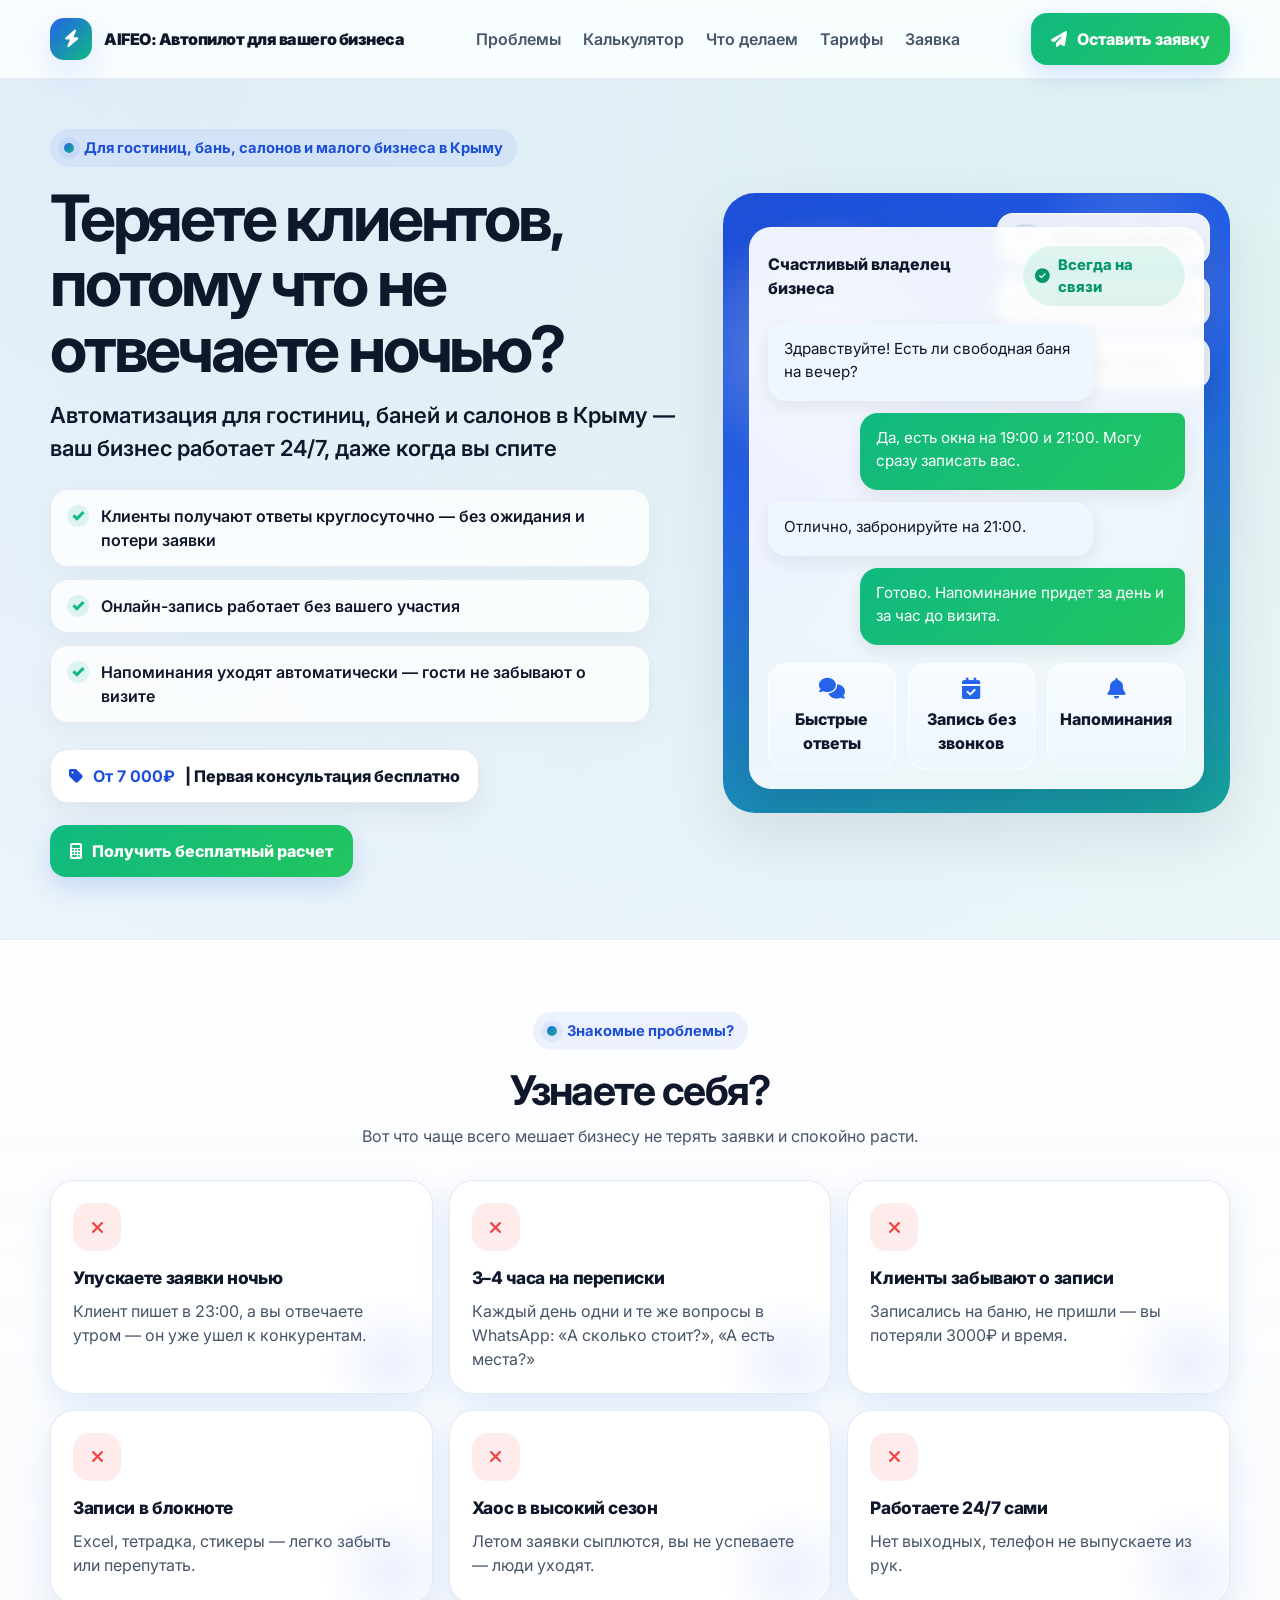
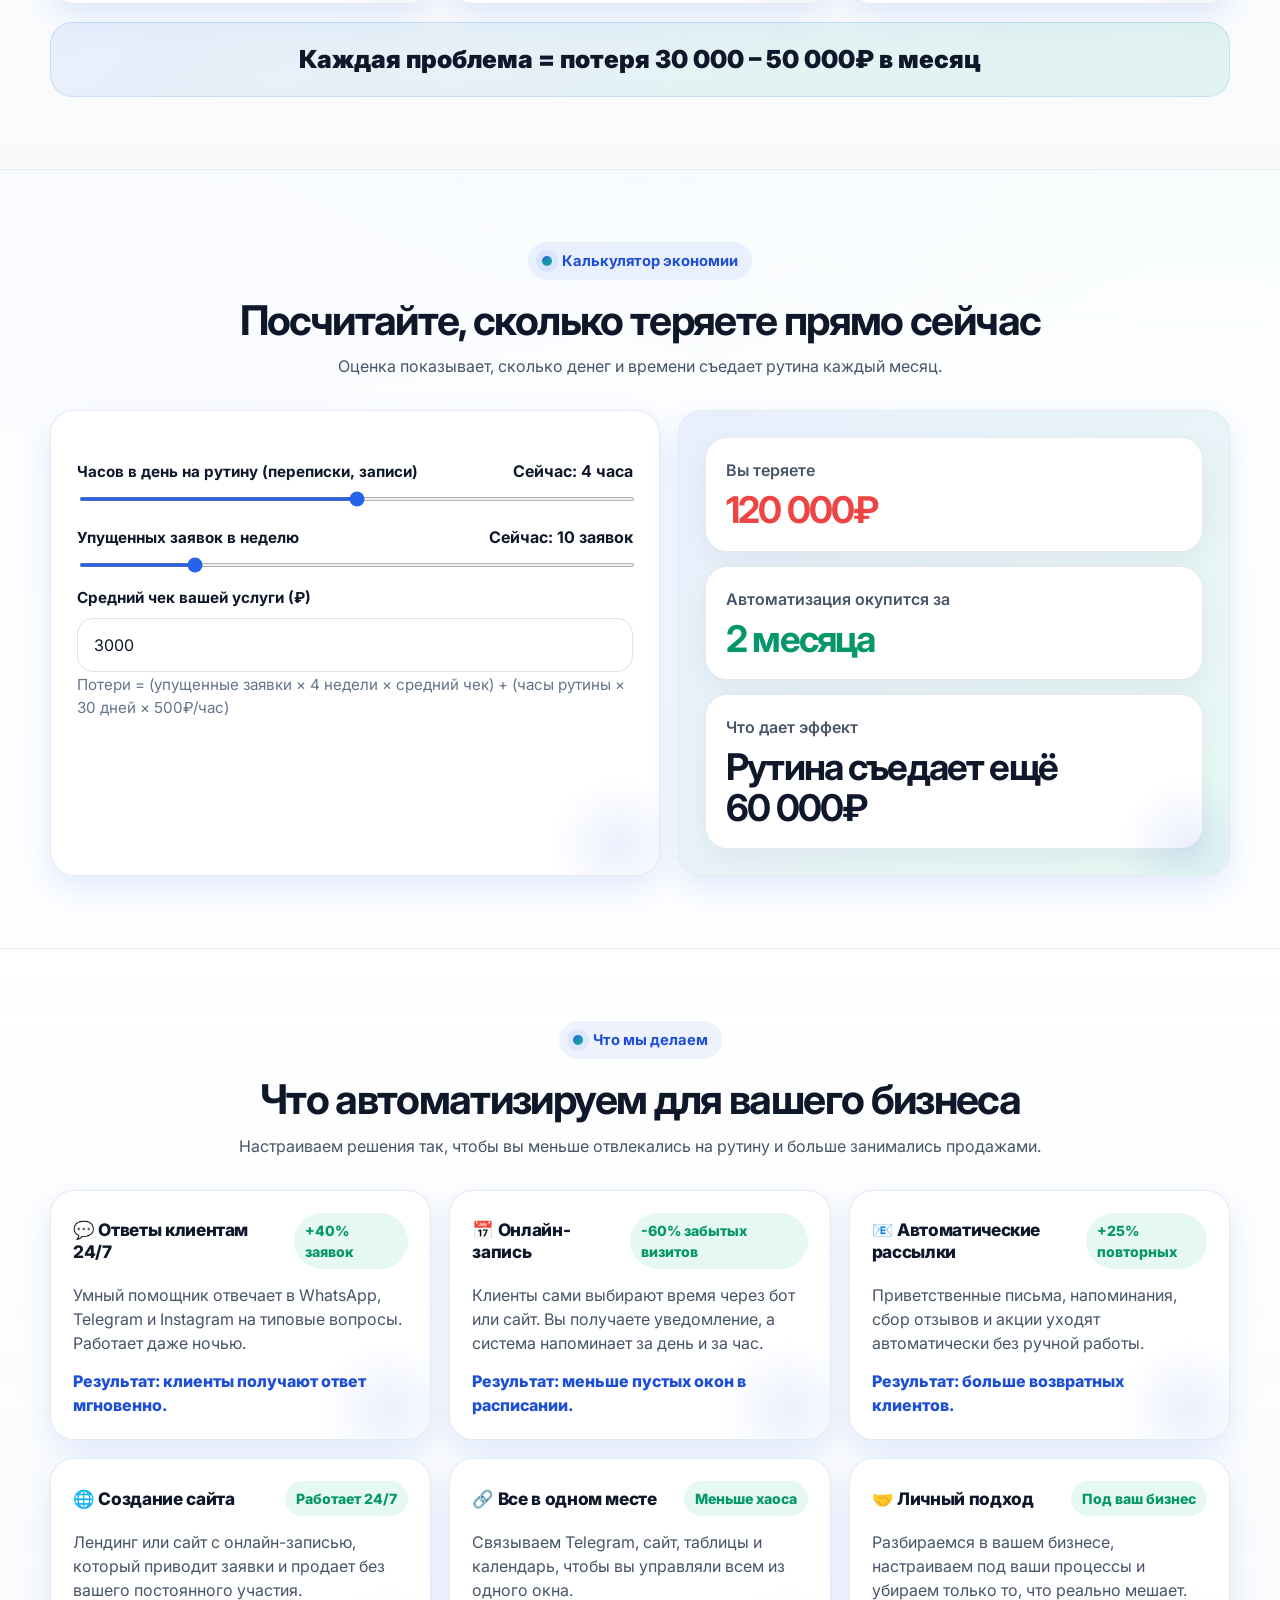
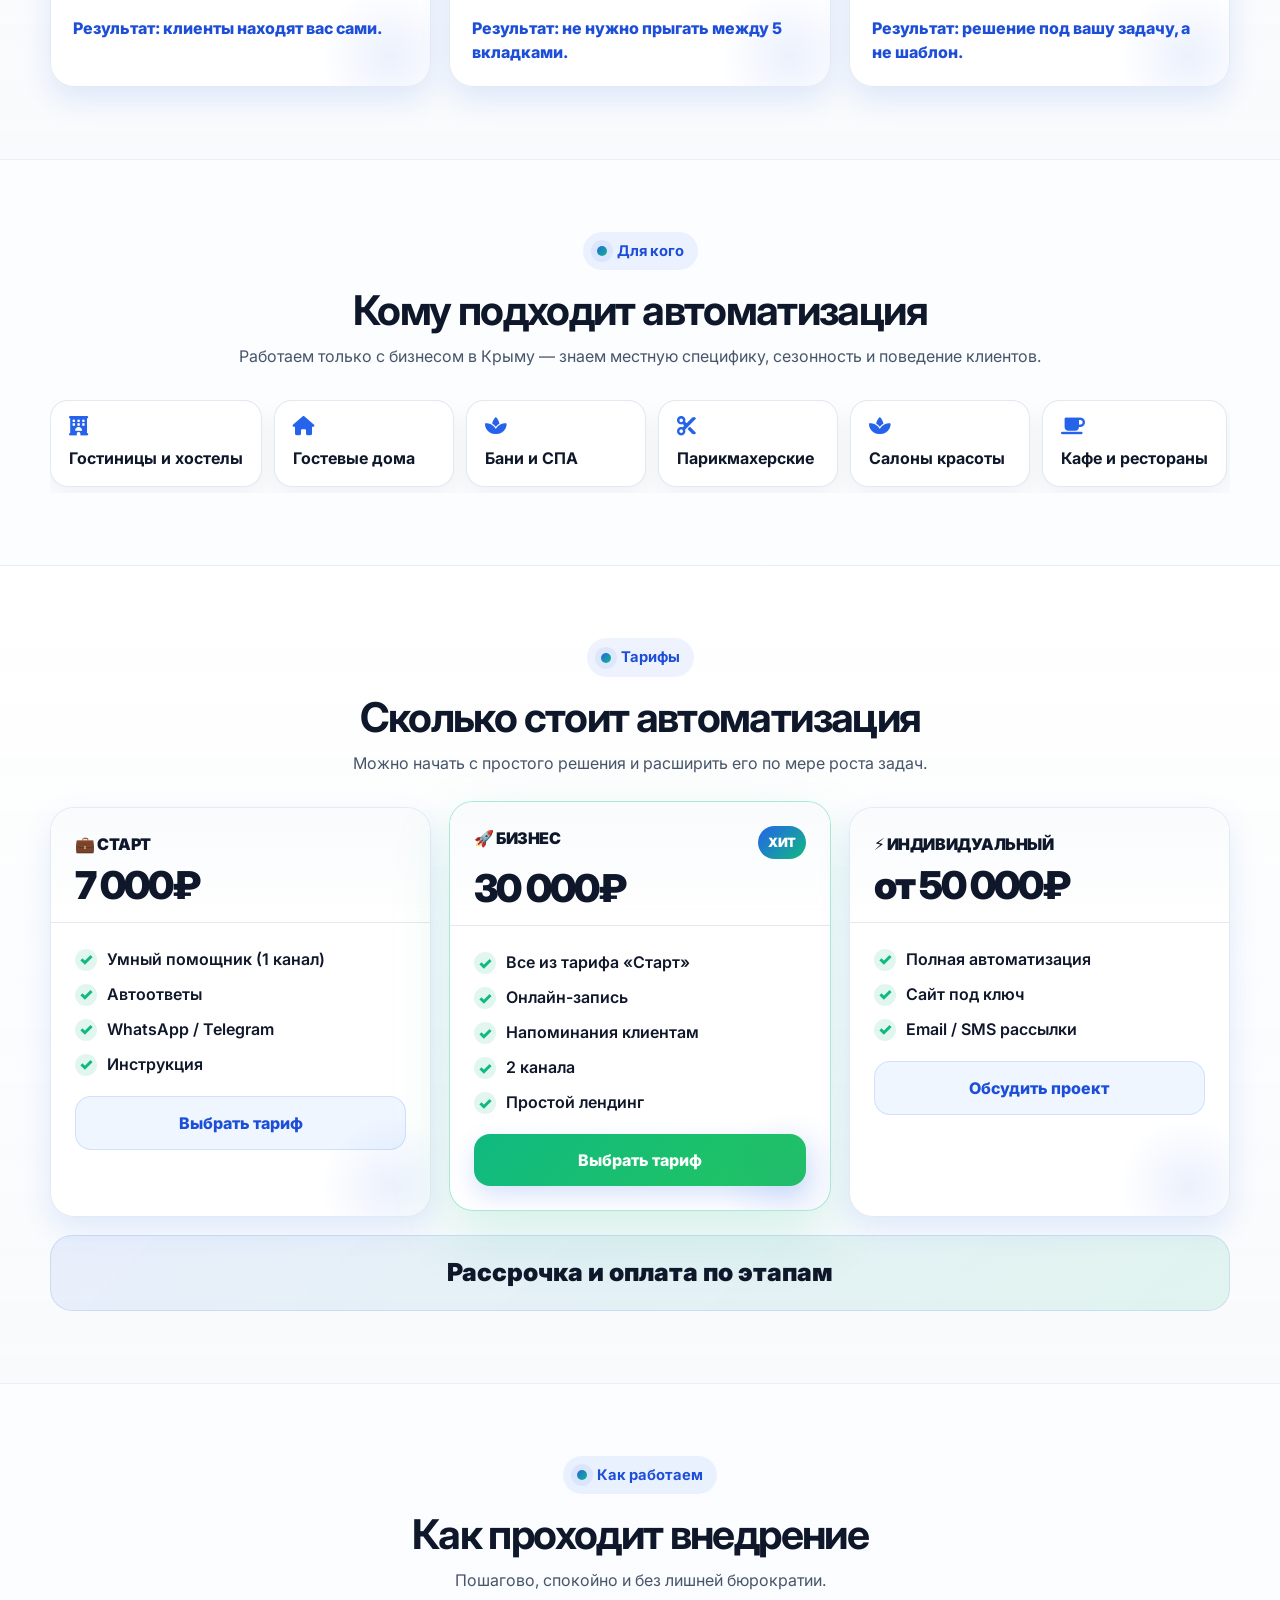
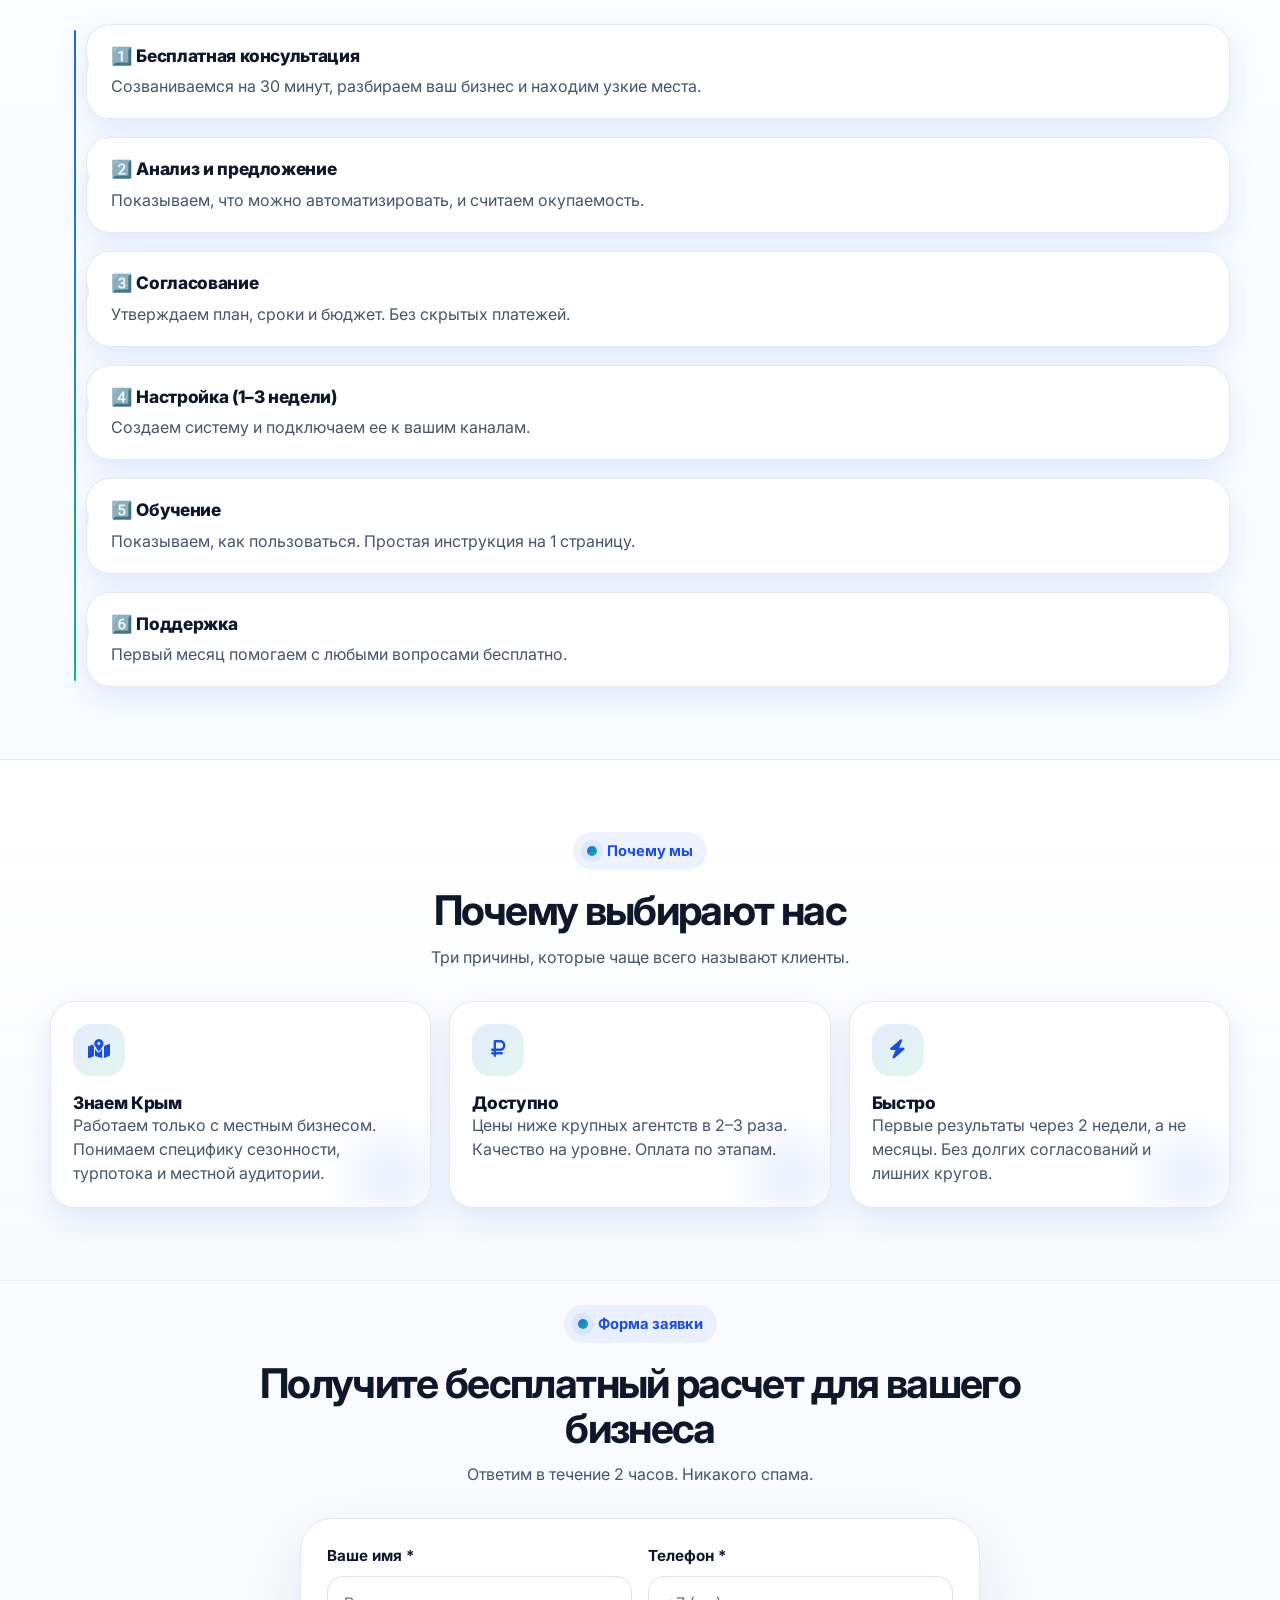
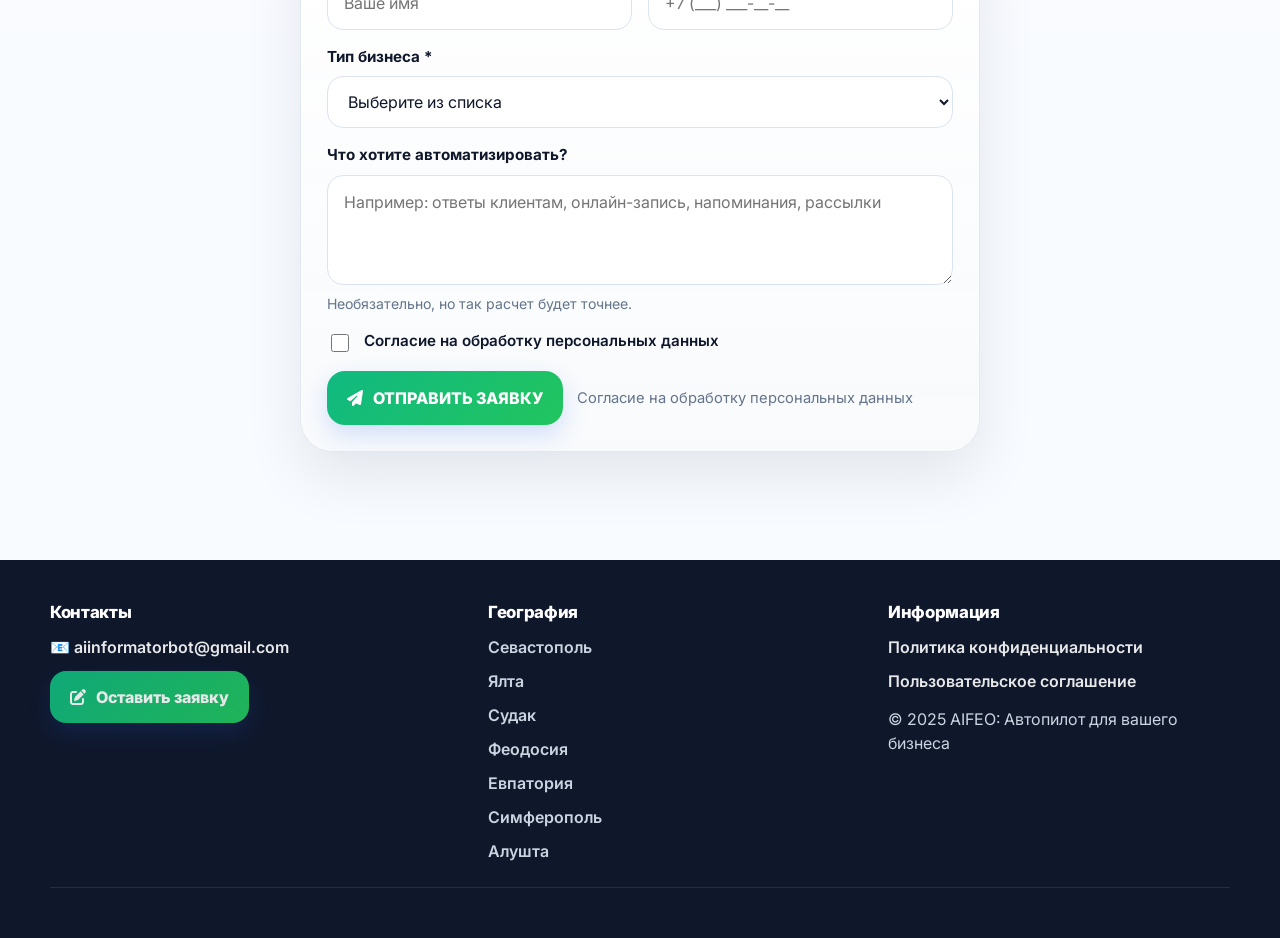
==== index.html @ 9d64f78b "index.html" ====
<!DOCTYPE html>
<html lang="ru">
<head>
  <meta charset="UTF-8" />
  <meta name="viewport" content="width=device-width, initial-scale=1.0" />
  <meta name="theme-color" content="#2563eb" />
  <title>AIFEO | Автоматизация бизнеса в Крыму: AI-чатботы для гостиниц, баней, салонов</title>
  <meta name="description" content="Автоматизация для малого бизнеса в Крыму: умные помощники, онлайн-запись и ответы клиентам для гостиниц, бань и салонов. От 7000₽. Бесплатная консультация." />
  <meta name="keywords" content="автоматизация бизнеса Крым, чатбот для гостиницы Севастополь, онлайн запись баня, умный помощник малый бизнес" />
  <link rel="icon" type="image/png" href="favicon.png">
  <meta property="og:title" content="Автоматизация бизнеса в Крыму - Ваш бизнес работает 24/7" />
  <meta property="og:description" content="Увеличьте прибыль с автоматизацией: гостиницы, бани, салоны, кафе и магазины." />
  <meta property="og:type" content="website" />
  <meta property="og:locale" content="ru_RU" />

  <meta name="geo.region" content="RU-CR" />
  <meta name="geo.placename" content="Крым, Севастополь" />

  <script type="application/ld+json">
  {
    "@context": "https://schema.org",
    "@type": "ProfessionalService",
    "name": "Автоматизация бизнеса в Крыму",
    "description": "Умные помощники, онлайн-запись и автоматические напоминания для малого бизнеса в Крыму",
    "areaServed": "Крым",
    "priceRange": "7000-50000 RUB"
  }
  </script>

  <link rel="preconnect" href="https://fonts.googleapis.com">
  <link rel="preconnect" href="https://fonts.gstatic.com" crossorigin>
  <link href="https://fonts.googleapis.com/css2?family=Inter:wght@400;500;600;700;800;900&display=swap" rel="stylesheet">
  <link rel="stylesheet" href="https://cdnjs.cloudflare.com/ajax/libs/font-awesome/6.5.0/css/all.min.css">

  <style>
    :root{
      --blue:#2563eb;
      --blue-700:#1d4ed8;
      --green:#10b981;
      --green-700:#059669;
      --bg:#f8fafc;
      --card:#ffffff;
      --text:#0f172a;
      --muted:#475569;
      --line:#e2e8f0;
      --danger:#ef4444;
      --shadow:0 24px 60px rgba(15,23,42,.09);
      --shadow-soft:0 12px 30px rgba(37,99,235,.12);
      --radius:24px;
      --radius-sm:18px;
      --container:1180px;
      --header-h:78px;
    }
    *{box-sizing:border-box}
    html{scroll-behavior:smooth}
    body{
      margin:0;
      font-family:'Inter',system-ui,-apple-system,BlinkMacSystemFont,'Segoe UI',sans-serif;
      color:var(--text);
      background:
        radial-gradient(circle at top left, rgba(37,99,235,.10), transparent 30%),
        radial-gradient(circle at top right, rgba(16,185,129,.10), transparent 28%),
        linear-gradient(180deg, #ffffff 0%, #f8fbff 100%);
      line-height:1.5;
      overflow-x:hidden;
    }
    img,svg{display:block;max-width:100%}
    a{color:inherit;text-decoration:none}
    button,input,select,textarea{font:inherit}
    .container{width:min(calc(100% - 32px), var(--container)); margin:0 auto}
    .section{padding:72px 0; position:relative}
    .section.alt{
      background:linear-gradient(180deg, rgba(255,255,255,.92), rgba(248,250,252,.98));
      border-top:1px solid rgba(226,232,240,.7);
      border-bottom:1px solid rgba(226,232,240,.7);
    }
    .section-head{
      max-width:820px;
      margin:0 auto 32px;
      text-align:center;
    }
    h1,h2,h3,p{margin:0}
    h1{
      font-size:clamp(2.3rem, 5vw, 4.8rem);
      line-height:1.02;
      letter-spacing:-0.05em;
    }
    h2{
      font-size:clamp(1.8rem, 3.2vw, 3rem);
      line-height:1.08;
      letter-spacing:-0.04em;
      margin-bottom:12px;
    }
    h3{
      font-size:1.08rem;
      line-height:1.25;
      font-weight:800;
      letter-spacing:-0.02em;
    }
    p{color:var(--muted)}
    .eyebrow{
      display:inline-flex;
      align-items:center;
      gap:10px;
      padding:8px 14px;
      border-radius:999px;
      background:rgba(37,99,235,.08);
      color:var(--blue-700);
      font-weight:700;
      font-size:.92rem;
      margin-bottom:18px;
    }
    .eyebrow .dot{
      width:10px;height:10px;border-radius:999px;background:linear-gradient(135deg,var(--blue),var(--green));
      box-shadow:0 0 0 6px rgba(37,99,235,.08);
    }

    .header{
      position:sticky;
      top:0;
      z-index:1000;
      backdrop-filter:saturate(180%) blur(16px);
      background:rgba(255,255,255,.82);
      border-bottom:1px solid rgba(226,232,240,.8);
    }
    .header-inner{
      min-height:var(--header-h);
      display:flex;
      align-items:center;
      justify-content:space-between;
      gap:16px;
    }
    .brand{
      display:flex;align-items:center;gap:12px;font-weight:900;letter-spacing:-0.03em;
    }
    .brand-mark{
      width:42px;height:42px;border-radius:14px;
      background:linear-gradient(135deg,var(--blue),var(--green));
      box-shadow:var(--shadow-soft);
      display:grid;place-items:center;
      color:#fff;font-size:1.1rem;
    }
    .nav{
      display:flex;align-items:center;gap:22px;color:var(--muted);font-weight:600
    }
    .nav a{transition:.2s color}
    .nav a:hover{color:var(--text)}
    .header-cta{
      display:flex;align-items:center;gap:12px;
    }
    .phone-link{
      font-weight:800;
      white-space:nowrap;
    }
    .btn{
      display:inline-flex;
      align-items:center;
      justify-content:center;
      gap:10px;
      border:0;
      border-radius:16px;
      padding:14px 20px;
      font-weight:800;
      cursor:pointer;
      transition:transform .2s ease, box-shadow .2s ease, background .2s ease, opacity .2s ease;
      box-shadow:0 10px 24px rgba(37,99,235,.18);
    }
    .btn:hover{transform:translateY(-1px)}
    .btn-primary{
      background:linear-gradient(135deg, var(--green), #22c55e);
      color:#fff;
    }
    .btn-secondary{
      background:#eff6ff;
      color:var(--blue-700);
      box-shadow:none;
      border:1px solid rgba(37,99,235,.15);
    }
    .btn-dark{
      background:linear-gradient(135deg, var(--blue), var(--blue-700));
      color:#fff;
    }
    .burger{
      display:none;
      width:46px;height:46px;
      border-radius:14px;
      border:1px solid var(--line);
      background:#fff;
      align-items:center;
      justify-content:center;
      cursor:pointer;
    }

    .hero{
      padding:42px 0 54px;
    }
    .hero-grid{
      display:grid;
      grid-template-columns:1.12fr .88fr;
      gap:28px;
      align-items:center;
    }
    .hero-copy{
      padding:8px 0;
    }
    .hero-subtitle{
      font-size:clamp(1.08rem, 2.1vw, 1.38rem);
      margin:18px 0 18px;
      max-width:640px;
      color:#0f172a;
      font-weight:600;
    }
    .hero-bullets{
      display:grid;
      gap:12px;
      margin:24px 0 26px;
      padding:0;
      list-style:none;
      max-width:600px;
    }
    .hero-bullets li{
      display:flex;
      gap:12px;
      align-items:flex-start;
      font-weight:600;
      color:#0f172a;
      background:rgba(255,255,255,.78);
      border:1px solid rgba(226,232,240,.9);
      border-radius:18px;
      padding:14px 16px;
      box-shadow:0 8px 24px rgba(15,23,42,.04);
    }
    .check{
      color:var(--green);
      font-weight:900;
      line-height:1.1;
      flex:0 0 auto;
      width:22px;height:22px;border-radius:999px;
      background:rgba(16,185,129,.12);
      display:grid;place-items:center;
      margin-top:1px;
    }
    .hero-meta{
      display:flex;
      flex-wrap:wrap;
      gap:14px;
      align-items:center;
      margin-top:12px;
    }
    .price-pill{
      display:inline-flex;
      gap:10px;
      align-items:center;
      background:#fff;
      padding:14px 18px;
      border-radius:18px;
      border:1px solid rgba(226,232,240,.95);
      box-shadow:0 10px 26px rgba(15,23,42,.06);
      font-weight:800;
    }
    .price-pill strong{color:var(--blue-700)}
    .hero-actions{display:flex;gap:14px;flex-wrap:wrap;margin-top:22px}
    .hero-visual{
      position:relative;
      min-height:620px;
      border-radius:32px;
      overflow:hidden;
      background:
        radial-gradient(circle at 20% 25%, rgba(255,255,255,.42), transparent 22%),
        radial-gradient(circle at 80% 15%, rgba(255,255,255,.25), transparent 18%),
        linear-gradient(160deg, #1d4ed8 0%, #2563eb 40%, #10b981 120%);
      box-shadow:var(--shadow);
      padding:26px;
      isolation:isolate;
    }
    .hero-visual::after{
      content:"";
      position:absolute;inset:-20%;
      background:radial-gradient(circle at center, rgba(255,255,255,.15), transparent 45%);
      z-index:-1;
      transform:rotate(18deg);
    }
    .mock-card{
      position:absolute;
      background:rgba(255,255,255,.92);
      border:1px solid rgba(255,255,255,.45);
      box-shadow:0 20px 50px rgba(0,0,0,.13);
      border-radius:22px;
      backdrop-filter:blur(8px);
    }
    .mock-main{
      left:26px; top:34px; right:26px; bottom:24px;
      padding:18px;
      display:flex;
      flex-direction:column;
      justify-content:space-between;
      gap:18px;
    }
    .mock-top{
      display:flex;
      justify-content:space-between;
      align-items:center;
      gap:14px;
      font-weight:800;
      color:#0f172a;
    }
    .status{
      display:inline-flex;
      align-items:center;
      gap:8px;
      padding:8px 12px;
      border-radius:999px;
      background:rgba(16,185,129,.12);
      color:var(--green-700);
      font-size:.92rem;
    }
    .conversation{
      display:grid;
      gap:12px;
      flex:1;
    }
    .bubble{
      max-width:78%;
      padding:14px 16px;
      border-radius:18px;
      font-size:.95rem;
      box-shadow:0 6px 18px rgba(15,23,42,.08);
    }
    .bubble.in{
      background:#eef6ff;
      color:#0f172a;
      border-top-left-radius:8px;
    }
    .bubble.out{
      margin-left:auto;
      background:linear-gradient(135deg,#10b981,#22c55e);
      color:#fff;
      border-top-right-radius:8px;
    }
    .mock-bottom{
      display:grid;
      grid-template-columns:repeat(3,1fr);
      gap:12px;
    }
    .mini{
      border-radius:18px;
      padding:14px 12px;
      background:linear-gradient(180deg,#f8fbff,#edf7ff);
      text-align:center;
      color:#0f172a;
      border:1px solid rgba(255,255,255,.75);
      font-weight:800;
    }
    .mini i{display:block;font-size:1.3rem;margin-bottom:8px;color:var(--blue)}
    .floating{
      position:absolute;
      right:20px;
      top:20px;
      display:grid;
      gap:10px;
    }
    .float-badge{
      display:flex;
      align-items:center;
      gap:10px;
      background:rgba(255,255,255,.92);
      border:1px solid rgba(255,255,255,.6);
      border-radius:16px;
      padding:10px 12px;
      font-weight:800;
      color:#0f172a;
      box-shadow:0 16px 30px rgba(0,0,0,.12);
    }
    .float-badge span{
      width:30px;height:30px;border-radius:12px;
      display:grid;place-items:center;
      background:linear-gradient(135deg, rgba(37,99,235,.12), rgba(16,185,129,.12));
    }

    .grid-2{
      display:grid;
      grid-template-columns:repeat(2,1fr);
      gap:18px;
    }
    .grid-3{
      display:grid;
      grid-template-columns:repeat(3,1fr);
      gap:18px;
    }
    .grid-6{
      display:grid;
      grid-template-columns:repeat(3,1fr);
      gap:16px;
    }
    .card{
      background:rgba(255,255,255,.96);
      border:1px solid rgba(226,232,240,.9);
      border-radius:var(--radius);
      box-shadow:var(--shadow-soft);
      padding:22px;
      position:relative;
      overflow:hidden;
    }
    .card::before{
      content:"";
      position:absolute;
      inset:auto -30px -40px auto;
      width:140px;height:140px;border-radius:50%;
      background:radial-gradient(circle, rgba(37,99,235,.09), transparent 70%);
      pointer-events:none;
    }
    .problem{
      min-height:194px;
    }
    .problem .icon{
      width:48px;height:48px;border-radius:16px;
      display:grid;place-items:center;
      background:rgba(239,68,68,.10);
      color:var(--danger);
      font-size:1.1rem;
      margin-bottom:16px;
    }
    .problem p{margin-top:10px}
    .highlight{
      margin-top:18px;
      text-align:center;
      font-size:clamp(1.1rem, 2vw, 1.55rem);
      font-weight:900;
      color:#0f172a;
      background:linear-gradient(135deg, rgba(37,99,235,.08), rgba(16,185,129,.10));
      border:1px solid rgba(37,99,235,.14);
      border-radius:22px;
      padding:18px;
    }

    .calc-wrap{
      display:grid;
      grid-template-columns:1.05fr .95fr;
      gap:18px;
      align-items:stretch;
    }
    .calc-panel{
      padding:26px;
    }
    .range-group{
      display:grid;
      gap:12px;
      margin-top:22px;
    }
    .range-head{
      display:flex;
      justify-content:space-between;
      gap:12px;
      align-items:flex-end;
      font-weight:700;
    }
    input[type="range"]{
      width:100%;
      accent-color:var(--blue);
      height:4px;
    }
    .calc-input{
      display:grid;
      gap:8px;
      margin-top:18px;
    }
    .calc-input input,
    .form-field input,
    .form-field select,
    .form-field textarea{
      width:100%;
      border:1px solid #dbe3ef;
      background:#fff;
      color:var(--text);
      padding:14px 16px;
      border-radius:16px;
      outline:none;
      transition:border-color .2s ease, box-shadow .2s ease;
    }
    .calc-input input:focus,
    .form-field input:focus,
    .form-field select:focus,
    .form-field textarea:focus{
      border-color:rgba(37,99,235,.45);
      box-shadow:0 0 0 4px rgba(37,99,235,.10);
    }
    .calc-results{
      display:grid;
      gap:14px;
      padding:26px;
      background:
        linear-gradient(135deg, rgba(37,99,235,.10), rgba(16,185,129,.10)),
        #fff;
    }
    .stat{
      border-radius:22px;
      background:#fff;
      border:1px solid rgba(226,232,240,.9);
      padding:20px;
      box-shadow:0 10px 26px rgba(15,23,42,.05);
    }
    .stat strong{
      display:block;
      font-size:clamp(1.6rem, 3vw, 2.3rem);
      line-height:1.1;
      letter-spacing:-0.05em;
      margin-top:8px;
    }
    .stat .muted{color:var(--muted); font-weight:600}
    .stat.red strong{color:var(--danger)}
    .stat.green strong{color:var(--green-700)}
    .formula{
      font-size:.95rem;
      color:#64748b;
      padding-top:2px;
    }

    .services-card{
      min-height:210px;
    }
    .services-card .topline{
      display:flex;
      align-items:center;
      justify-content:space-between;
      gap:10px;
      margin-bottom:14px;
    }
    .tag{
      display:inline-flex;
      align-items:center;
      gap:8px;
      background:rgba(16,185,129,.10);
      color:var(--green-700);
      border-radius:999px;
      padding:7px 11px;
      font-size:.88rem;
      font-weight:800;
    }
    .service-result{
      margin-top:14px;
      font-weight:800;
      color:var(--blue-700);
    }

    .audience-strip{
      display:flex;
      gap:12px;
      overflow:auto;
      padding-bottom:6px;
      scroll-snap-type:x proximity;
    }
    .audience-strip::-webkit-scrollbar{height:8px}
    .audience-strip::-webkit-scrollbar-thumb{background:#d7e3f3;border-radius:999px}
    .audience-chip{
      flex:0 0 auto;
      min-width:180px;
      scroll-snap-align:start;
      padding:16px 18px;
      border-radius:18px;
      background:#fff;
      border:1px solid rgba(226,232,240,.95);
      box-shadow:0 10px 24px rgba(15,23,42,.05);
      font-weight:700;
    }
    .audience-chip i{
      display:block;
      font-size:1.2rem;
      margin-bottom:10px;
      color:var(--blue);
    }
    .audience-note{
      text-align:center;
      margin-top:16px;
      font-weight:700;
      color:#0f172a;
      background:rgba(255,255,255,.9);
      border:1px solid rgba(226,232,240,.9);
      border-radius:18px;
      padding:14px 18px;
    }

    .pricing{
      align-items:stretch;
    }
    .price-card{
      padding:0;
      overflow:hidden;
    }
    .price-card .inner{
      padding:24px;
    }
    .price-top{
      padding:24px 24px 18px;
      border-bottom:1px solid rgba(226,232,240,.9);
      background:linear-gradient(180deg, rgba(248,250,252,.9), #fff);
    }
    .price-name{
      display:flex;
      justify-content:space-between;
      gap:10px;
      align-items:flex-start;
      font-weight:900;
      letter-spacing:-0.03em;
    }
    .price-name .badge{
      background:linear-gradient(135deg, var(--blue), var(--green));
      color:#fff;
      padding:7px 10px;
      border-radius:999px;
      font-size:.8rem;
      font-weight:900;
    }
    .price{
      margin-top:10px;
      font-size:clamp(1.8rem, 3vw, 2.5rem);
      line-height:1;
      font-weight:900;
      letter-spacing:-0.05em;
    }
    .price-list{
      list-style:none;
      padding:0;margin:0 0 20px;
      display:grid; gap:11px;
      color:#0f172a;
      font-weight:600;
    }
    .price-list li{
      display:flex;
      gap:10px;
      align-items:flex-start;
    }
    .price-list .check{margin-top:2px}

    .timeline{
      position:relative;
      display:grid;
      gap:18px;
      padding-left:16px;
    }
    .timeline::before{
      content:"";
      position:absolute;
      left:24px;
      top:6px;
      bottom:6px;
      width:2px;
      background:linear-gradient(180deg, var(--blue), var(--green));
      border-radius:999px;
    }
    .step{
      position:relative;
      margin-left:20px;
      padding:20px 22px 20px 24px;
    }
    .step::before{
      content:"";
      position:absolute;
      left:-32px;
      top:26px;
      width:18px;height:18px;border-radius:50%;
      background:#fff;
      border:4px solid var(--blue);
      box-shadow:0 0 0 8px rgba(37,99,235,.10);
    }
    .step h3{margin-bottom:8px}
    .step p{max-width:650px}

    .why{
      align-items:stretch;
    }
    .why .card{min-height:100%}
    .why .icon{
      width:52px;height:52px;border-radius:18px;
      display:grid;place-items:center;
      background:linear-gradient(135deg, rgba(37,99,235,.12), rgba(16,185,129,.12));
      color:var(--blue-700);
      font-size:1.2rem;
      margin-bottom:16px;
    }

    .form-section{
      padding-top:24px;
    }
    .form-shell{
      max-width:680px;
      margin:0 auto;
      background:linear-gradient(180deg, rgba(255,255,255,.98), rgba(248,250,252,.96));
      border:1px solid rgba(226,232,240,.95);
      border-radius:32px;
      box-shadow:var(--shadow);
      padding:26px;
    }
    form{
      display:grid;
      gap:16px;
    }
    .form-grid{
      display:grid;
      gap:16px;
      grid-template-columns:1fr 1fr;
    }
    .form-field{
      display:grid;
      gap:8px;
    }
    .form-field.full{grid-column:1/-1}
    label{
      font-size:.95rem;
      font-weight:700;
      color:#0f172a;
    }
    .helper{
      font-size:.88rem;
      color:#64748b;
    }
    textarea{
      min-height:110px;
      resize:vertical;
    }
    .consent{
      display:flex;
      align-items:flex-start;
      gap:12px;
      color:#0f172a;
      font-weight:600;
    }
    .consent input{margin-top:4px; width:18px; height:18px}
    .submit-row{
      display:flex;
      gap:14px;
      align-items:center;
      flex-wrap:wrap;
    }
    .submit-row .btn{
      min-width:220px;
      min-height:54px;
      border-radius:18px;
      font-size:1rem;
    }
    .form-note{
      font-size:.92rem;
      color:#64748b;
    }
    .honeypot{
      position:absolute;
      left:-5000px;
      width:1px;
      height:1px;
      overflow:hidden;
    }

    .footer{
      padding:42px 0 28px;
      background:#0f172a;
      color:#e2e8f0;
      margin-top:36px;
    }
    .footer-grid{
      display:grid;
      grid-template-columns:1.1fr 1fr .9fr;
      gap:20px;
    }
    .footer h3{
      margin-bottom:12px;
      color:#fff;
      font-size:1.05rem;
    }
    .footer a{color:#fff;opacity:.9}
    .footer a:hover{opacity:1}
    .footer-list{
      display:grid;
      gap:10px;
      padding:0;
      margin:0;
      list-style:none;
      color:#cbd5e1;
      font-weight:600;
    }
    .footer small{color:#94a3b8}
    .footer-top{
      padding-bottom:24px;
      border-bottom:1px solid rgba(148,163,184,.16);
      margin-bottom:22px;
    }
    .footer-actions{display:flex; gap:12px; flex-wrap:wrap; margin-top:12px}

    .modal{
      position:fixed;
      inset:0;
      display:none;
      align-items:center;
      justify-content:center;
      background:rgba(15,23,42,.55);
      z-index:2000;
      padding:20px;
    }
    .modal.open{display:flex}
    .modal-card{
      width:min(100%, 460px);
      background:#fff;
      border-radius:28px;
      padding:28px;
      text-align:center;
      box-shadow:var(--shadow);
    }
    .modal-icon{
      width:64px;height:64px;
      margin:0 auto 16px;
      border-radius:22px;
      display:grid;place-items:center;
      color:#fff;
      background:linear-gradient(135deg,var(--green),#22c55e);
      font-size:1.7rem;
    }
    .close-x{
      margin-top:18px;
      background:#eff6ff;
      color:var(--blue-700);
      box-shadow:none;
    }

    .reveal{
      opacity:0;
      transform:translateY(18px);
      transition:opacity .75s ease, transform .75s ease;
    }
    .reveal.visible{
      opacity:1;
      transform:none;
    }

    .skip{
      position:absolute;
      left:-9999px;
      top:auto;
      width:1px;height:1px;
      overflow:hidden;
    }
    .skip:focus{
      left:16px; top:12px; width:auto; height:auto;
      padding:10px 14px;
      background:#fff;
      border-radius:12px;
      z-index:3000;
    }

    @media (max-width: 1080px){
      .hero-grid,
      .calc-wrap,
      .footer-grid,
      .grid-3{
        grid-template-columns:1fr;
      }
      .grid-6{grid-template-columns:repeat(2,1fr)}
      .hero-visual{min-height:520px}
      .nav{display:none}
      .burger{display:inline-flex}
      .header-cta .phone-link{display:none}
    }
    @media (max-width: 760px){
      :root{--header-h:72px}
      .section{padding:56px 0}
      .hero{padding-top:22px}
      .grid-2,.grid-6{grid-template-columns:1fr}
      .form-grid{grid-template-columns:1fr}
      .form-field.full{grid-column:auto}
      .hero-actions,.submit-row,.footer-actions{flex-direction:column; align-items:stretch}
      .btn,.submit-row .btn{width:100%}
      .hero-visual{min-height:440px; padding:18px}
      .mock-main{left:18px; right:18px; top:18px; bottom:18px}
      .bubble{max-width:90%}
      .floating{right:12px; top:12px}
      .step{margin-left:10px}
    }

    .mobile-nav{
      display:none;
      border-top:1px solid rgba(226,232,240,.8);
      background:rgba(255,255,255,.95);
      box-shadow:0 20px 40px rgba(15,23,42,.08);
    }
    .mobile-nav.open{display:block}
    .mobile-nav .container{
      padding:14px 0 18px;
      display:grid;
      gap:10px;
    }
    .mobile-nav a{
      padding:12px 14px;
      border-radius:14px;
      background:#f8fafc;
      font-weight:700;
    }
  </style>
</head>
<body>
  <a class="skip" href="#content">Перейти к содержанию</a>

  <header class="header">
    <div class="container header-inner">
      <a href="#hero" class="brand" aria-label="AIFEO: Автопилот для вашего бизнеса">
        <span class="brand-mark"><i class="fa-solid fa-bolt"></i></span>
        <span>AIFEO: Автопилот для вашего бизнеса</span>
      </a>

      <nav class="nav" aria-label="Основная навигация">
        <a href="#problems">Проблемы</a>
        <a href="#calculator">Калькулятор</a>
        <a href="#services">Что делаем</a>
        <a href="#pricing">Тарифы</a>
        <a href="#contact">Заявка</a>
      </nav>

      <div class="header-cta">
        <a class="btn btn-primary" href="#contact"><i class="fa-solid fa-paper-plane"></i> Оставить заявку</a>
        <button class="burger" id="burger" aria-label="Открыть меню" aria-expanded="false">
          <i class="fa-solid fa-bars"></i>
        </button>
      </div>
    </div>
    <div class="mobile-nav" id="mobileNav">
      <div class="container">
        <a href="#problems">Проблемы</a>
        <a href="#calculator">Калькулятор</a>
        <a href="#services">Что делаем</a>
        <a href="#pricing">Тарифы</a>
        <a href="#contact">Заявка</a>
      </div>
    </div>
  </header>

  <main id="content">
    <section class="hero section" id="hero">
      <div class="container hero-grid">
        <div class="hero-copy reveal">
          <div class="eyebrow"><span class="dot"></span> Для гостиниц, бань, салонов и малого бизнеса в Крыму</div>
          <h1>Теряете клиентов, потому что не отвечаете ночью?</h1>
          <p class="hero-subtitle">Автоматизация для гостиниц, баней и салонов в Крыму — ваш бизнес работает 24/7, даже когда вы спите</p>

          <ul class="hero-bullets">
            <li><span class="check">✓</span><span>Клиенты получают ответы круглосуточно — без ожидания и потери заявки</span></li>
            <li><span class="check">✓</span><span>Онлайн-запись работает без вашего участия</span></li>
            <li><span class="check">✓</span><span>Напоминания уходят автоматически — гости не забывают о визите</span></li>
          </ul>

          <div class="hero-meta">
            <div class="price-pill"><i class="fa-solid fa-tag" style="color:var(--blue-700)"></i> <strong>От 7 000₽</strong> <span>| Первая консультация бесплатно</span></div>
          </div>

          <div class="hero-actions">
            <a class="btn btn-primary" href="#contact"><i class="fa-solid fa-calculator"></i> Получить бесплатный расчет</a>
          </div>
        </div>

        <div class="hero-visual reveal" aria-label="Визуал с чатами и автоматизацией">
          <div class="floating">
            <div class="float-badge"><span>💬</span> Ответы клиентам</div>
            <div class="float-badge"><span>🤖</span> Умный помощник</div>
            <div class="float-badge"><span>📅</span> Онлайн-запись</div>
          </div>

          <div class="mock-card mock-main">
            <div class="mock-top">
              <div>Счастливый владелец бизнеса</div>
              <div class="status"><i class="fa-solid fa-circle-check"></i> Всегда на связи</div>
            </div>

            <div class="conversation">
              <div class="bubble in">Здравствуйте! Есть ли свободная баня на вечер?</div>
              <div class="bubble out">Да, есть окна на 19:00 и 21:00. Могу сразу записать вас.</div>
              <div class="bubble in">Отлично, забронируйте на 21:00.</div>
              <div class="bubble out">Готово. Напоминание придет за день и за час до визита.</div>
            </div>

            <div class="mock-bottom">
              <div class="mini"><i class="fa-solid fa-comments"></i> Быстрые ответы</div>
              <div class="mini"><i class="fa-solid fa-calendar-check"></i> Запись без звонков</div>
              <div class="mini"><i class="fa-solid fa-bell"></i> Напоминания</div>
            </div>
          </div>
        </div>
      </div>
    </section>

    <section class="section alt" id="problems">
      <div class="container">
        <div class="section-head reveal">
          <div class="eyebrow"><span class="dot"></span> Знакомые проблемы?</div>
          <h2>Узнаете себя?</h2>
          <p>Вот что чаще всего мешает бизнесу не терять заявки и спокойно расти.</p>
        </div>

        <div class="grid-2 grid-6">
          <article class="card problem reveal">
            <div class="icon"><i class="fa-solid fa-xmark"></i></div>
            <h3>Упускаете заявки ночью</h3>
            <p>Клиент пишет в 23:00, а вы отвечаете утром — он уже ушел к конкурентам.</p>
          </article>
          <article class="card problem reveal">
            <div class="icon"><i class="fa-solid fa-xmark"></i></div>
            <h3>3–4 часа на переписки</h3>
            <p>Каждый день одни и те же вопросы в WhatsApp: «А сколько стоит?», «А есть места?»</p>
          </article>
          <article class="card problem reveal">
            <div class="icon"><i class="fa-solid fa-xmark"></i></div>
            <h3>Клиенты забывают о записи</h3>
            <p>Записались на баню, не пришли — вы потеряли 3000₽ и время.</p>
          </article>
          <article class="card problem reveal">
            <div class="icon"><i class="fa-solid fa-xmark"></i></div>
            <h3>Записи в блокноте</h3>
            <p>Excel, тетрадка, стикеры — легко забыть или перепутать.</p>
          </article>
          <article class="card problem reveal">
            <div class="icon"><i class="fa-solid fa-xmark"></i></div>
            <h3>Хаос в высокий сезон</h3>
            <p>Летом заявки сыплются, вы не успеваете — люди уходят.</p>
          </article>
          <article class="card problem reveal">
            <div class="icon"><i class="fa-solid fa-xmark"></i></div>
            <h3>Работаете 24/7 сами</h3>
            <p>Нет выходных, телефон не выпускаете из рук.</p>
          </article>
        </div>

        <div class="highlight reveal">Каждая проблема = потеря 30 000 – 50 000₽ в месяц</div>
      </div>
    </section>

    <section class="section" id="calculator">
      <div class="container">
        <div class="section-head reveal">
          <div class="eyebrow"><span class="dot"></span> Калькулятор экономии</div>
          <h2>Посчитайте, сколько теряете прямо сейчас</h2>
          <p>Оценка показывает, сколько денег и времени съедает рутина каждый месяц.</p>
        </div>

        <div class="calc-wrap">
          <div class="card calc-panel reveal">
            <div class="range-group">
              <div class="range-head">
                <label for="hours">Часов в день на рутину (переписки, записи)</label>
                <span id="hoursLabel">Сейчас: 4 часа</span>
              </div>
              <input id="hours" type="range" min="0" max="8" step="1" value="4" />
            </div>

            <div class="range-group">
              <div class="range-head">
                <label for="leads">Упущенных заявок в неделю</label>
                <span id="leadsLabel">Сейчас: 10 заявок</span>
              </div>
              <input id="leads" type="range" min="0" max="50" step="1" value="10" />
            </div>

            <div class="calc-input">
              <label for="check">Средний чек вашей услуги (₽)</label>
              <input id="check" type="number" min="0" step="100" placeholder="3000" value="3000" />
            </div>

            <p class="formula">Потери = (упущенные заявки × 4 недели × средний чек) + (часы рутины × 30 дней × 500₽/час)</p>
          </div>

          <div class="card calc-results reveal">
            <div class="stat red">
              <span class="muted">Вы теряете</span>
              <strong id="losses">120 000₽</strong>
            </div>
            <div class="stat green">
              <span class="muted">Автоматизация окупится за</span>
              <strong id="payback">2 месяца</strong>
            </div>
            <div class="stat">
              <span class="muted">Что дает эффект</span>
              <strong id="savings">Больше свободного времени</strong>
            </div>
          </div>
        </div>
      </div>
    </section>

    <section class="section alt" id="services">
      <div class="container">
        <div class="section-head reveal">
          <div class="eyebrow"><span class="dot"></span> Что мы делаем</div>
          <h2>Что автоматизируем для вашего бизнеса</h2>
          <p>Настраиваем решения так, чтобы вы меньше отвлекались на рутину и больше занимались продажами.</p>
        </div>

        <div class="grid-3">
          <article class="card services-card reveal">
            <div class="topline">
              <h3>💬 Ответы клиентам 24/7</h3>
              <span class="tag">+40% заявок</span>
            </div>
            <p>Умный помощник отвечает в WhatsApp, Telegram и Instagram на типовые вопросы. Работает даже ночью.</p>
            <div class="service-result">Результат: клиенты получают ответ мгновенно.</div>
          </article>
          <article class="card services-card reveal">
            <div class="topline">
              <h3>📅 Онлайн-запись</h3>
              <span class="tag">-60% забытых визитов</span>
            </div>
            <p>Клиенты сами выбирают время через бот или сайт. Вы получаете уведомление, а система напоминает за день и за час.</p>
            <div class="service-result">Результат: меньше пустых окон в расписании.</div>
          </article>
          <article class="card services-card reveal">
            <div class="topline">
              <h3>📧 Автоматические рассылки</h3>
              <span class="tag">+25% повторных</span>
            </div>
            <p>Приветственные письма, напоминания, сбор отзывов и акции уходят автоматически без ручной работы.</p>
            <div class="service-result">Результат: больше возвратных клиентов.</div>
          </article>
          <article class="card services-card reveal">
            <div class="topline">
              <h3>🌐 Создание сайта</h3>
              <span class="tag">Работает 24/7</span>
            </div>
            <p>Лендинг или сайт с онлайн-записью, который приводит заявки и продает без вашего постоянного участия.</p>
            <div class="service-result">Результат: клиенты находят вас сами.</div>
          </article>
          <article class="card services-card reveal">
            <div class="topline">
              <h3>🔗 Все в одном месте</h3>
              <span class="tag">Меньше хаоса</span>
            </div>
            <p>Связываем Telegram, сайт, таблицы и календарь, чтобы вы управляли всем из одного окна.</p>
            <div class="service-result">Результат: не нужно прыгать между 5 вкладками.</div>
          </article>
          <article class="card services-card reveal">
            <div class="topline">
              <h3>🤝 Личный подход</h3>
              <span class="tag">Под ваш бизнес</span>
            </div>
            <p>Разбираемся в вашем бизнесе, настраиваем под ваши процессы и убираем только то, что реально мешает.</p>
            <div class="service-result">Результат: решение под вашу задачу, а не шаблон.</div>
          </article>
        </div>
      </div>
    </section>

    <section class="section" id="audience">
      <div class="container">
        <div class="section-head reveal">
          <div class="eyebrow"><span class="dot"></span> Для кого</div>
          <h2>Кому подходит автоматизация</h2>
          <p>Работаем только с бизнесом в Крыму — знаем местную специфику, сезонность и поведение клиентов.</p>
        </div>

        <div class="audience-strip reveal" aria-label="Сферы бизнеса">
          <div class="audience-chip"><i class="fa-solid fa-hotel"></i>Гостиницы и хостелы</div>
          <div class="audience-chip"><i class="fa-solid fa-house"></i>Гостевые дома</div>
          <div class="audience-chip"><i class="fa-solid fa-spa"></i>Бани и СПА</div>
          <div class="audience-chip"><i class="fa-solid fa-scissors"></i>Парикмахерские</div>
          <div class="audience-chip"><i class="fa-solid fa-spa"></i>Салоны красоты</div>
          <div class="audience-chip"><i class="fa-solid fa-mug-saucer"></i>Кафе и рестораны</div>
          <div class="audience-chip"><i class="fa-solid fa-store"></i>Магазины</div>
          <div class="audience-chip"><i class="fa-solid fa-briefcase"></i>Любой малый бизнес</div>
        </div>
      </div>
    </section>

    <section class="section alt" id="pricing">
      <div class="container">
        <div class="section-head reveal">
          <div class="eyebrow"><span class="dot"></span> Тарифы</div>
          <h2>Сколько стоит автоматизация</h2>
          <p>Можно начать с простого решения и расширить его по мере роста задач.</p>
        </div>

        <div class="grid-3 pricing">
          <article class="card price-card reveal">
            <div class="price-top">
              <div class="price-name"><span>💼 СТАРТ</span></div>
              <div class="price">7 000₽</div>
            </div>
            <div class="inner">
              <ul class="price-list">
                <li><span class="check">✓</span><span>Умный помощник (1 канал)</span></li>
                <li><span class="check">✓</span><span>Автоответы</span></li>
                <li><span class="check">✓</span><span>WhatsApp / Telegram</span></li>
                <li><span class="check">✓</span><span>Инструкция</span></li>
              </ul>
              <a class="btn btn-secondary" href="#contact" style="width:100%">Выбрать тариф</a>
            </div>
          </article>

          <article class="card price-card reveal" style="border:1px solid rgba(16,185,129,.35); box-shadow:0 24px 60px rgba(16,185,129,.16); transform:translateY(-6px)">
            <div class="price-top">
              <div class="price-name">
                <span>🚀 БИЗНЕС</span>
                <span class="badge">ХИТ</span>
              </div>
              <div class="price">30 000₽</div>
            </div>
            <div class="inner">
              <ul class="price-list">
                <li><span class="check">✓</span><span>Все из тарифа «Старт»</span></li>
                <li><span class="check">✓</span><span>Онлайн-запись</span></li>
                <li><span class="check">✓</span><span>Напоминания клиентам</span></li>
                <li><span class="check">✓</span><span>2 канала</span></li>
                <li><span class="check">✓</span><span>Простой лендинг</span></li>
              </ul>
              <a class="btn btn-primary" href="#contact" style="width:100%">Выбрать тариф</a>
            </div>
          </article>

          <article class="card price-card reveal">
            <div class="price-top">
              <div class="price-name"><span>⚡ ИНДИВИДУАЛЬНЫЙ</span></div>
              <div class="price">от 50 000₽</div>
            </div>
            <div class="inner">
              <ul class="price-list">
                <li><span class="check">✓</span><span>Полная автоматизация</span></li>
                <li><span class="check">✓</span><span>Сайт под ключ</span></li>
                <li><span class="check">✓</span><span>Email / SMS рассылки</span></li>
              </ul>
              <a class="btn btn-secondary" href="#contact" style="width:100%">Обсудить проект</a>
            </div>
          </article>
        </div>

        <div class="highlight reveal" style="margin-top:18px">Рассрочка и оплата по этапам</div>
      </div>
    </section>

    <section class="section" id="process">
      <div class="container">
        <div class="section-head reveal">
          <div class="eyebrow"><span class="dot"></span> Как работаем</div>
          <h2>Как проходит внедрение</h2>
          <p>Пошагово, спокойно и без лишней бюрократии.</p>
        </div>

        <div class="timeline">
          <div class="card step reveal">
            <h3>1️⃣ Бесплатная консультация</h3>
            <p>Созваниваемся на 30 минут, разбираем ваш бизнес и находим узкие места.</p>
          </div>
          <div class="card step reveal">
            <h3>2️⃣ Анализ и предложение</h3>
            <p>Показываем, что можно автоматизировать, и считаем окупаемость.</p>
          </div>
          <div class="card step reveal">
            <h3>3️⃣ Согласование</h3>
            <p>Утверждаем план, сроки и бюджет. Без скрытых платежей.</p>
          </div>
          <div class="card step reveal">
            <h3>4️⃣ Настройка (1–3 недели)</h3>
            <p>Создаем систему и подключаем ее к вашим каналам.</p>
          </div>
          <div class="card step reveal">
            <h3>5️⃣ Обучение</h3>
            <p>Показываем, как пользоваться. Простая инструкция на 1 страницу.</p>
          </div>
          <div class="card step reveal">
            <h3>6️⃣ Поддержка</h3>
            <p>Первый месяц помогаем с любыми вопросами бесплатно.</p>
          </div>
        </div>
      </div>
    </section>

    <section class="section alt" id="why">
      <div class="container">
        <div class="section-head reveal">
          <div class="eyebrow"><span class="dot"></span> Почему мы</div>
          <h2>Почему выбирают нас</h2>
          <p>Три причины, которые чаще всего называют клиенты.</p>
        </div>

        <div class="grid-3 why">
          <article class="card reveal">
            <div class="icon"><i class="fa-solid fa-map-location-dot"></i></div>
            <h3>Знаем Крым</h3>
            <p>Работаем только с местным бизнесом. Понимаем специфику сезонности, турпотока и местной аудитории.</p>
          </article>
          <article class="card reveal">
            <div class="icon"><i class="fa-solid fa-ruble-sign"></i></div>
            <h3>Доступно</h3>
            <p>Цены ниже крупных агентств в 2–3 раза. Качество на уровне. Оплата по этапам.</p>
          </article>
          <article class="card reveal">
            <div class="icon"><i class="fa-solid fa-bolt"></i></div>
            <h3>Быстро</h3>
            <p>Первые результаты через 2 недели, а не месяцы. Без долгих согласований и лишних кругов.</p>
          </article>
        </div>
      </div>
    </section>

    <section class="section form-section" id="contact">
      <div class="container">
        <div class="section-head reveal">
          <div class="eyebrow"><span class="dot"></span> Форма заявки</div>
          <h2>Получите бесплатный расчет для вашего бизнеса</h2>
          <p>Ответим в течение 2 часов. Никакого спама.</p>
        </div>

        <div class="form-shell reveal">
          <form id="leadForm" action="https://formspree.io/f/mvzbglqe" method="POST">
            <input type="hidden" name="_subject" value="Новая заявка с лендинга - AIFEO: Автопилот для вашего бизнеса">
            <input type="text" name="_gotcha" class="honeypot" tabindex="-1" autocomplete="off" aria-hidden="true">

            <div class="form-grid">
              <div class="form-field">
                <label for="name">Ваше имя *</label>
                <input id="name" name="name" type="text" placeholder="Ваше имя" required />
              </div>

              <div class="form-field">
                <label for="phone">Телефон *</label>
                <input id="phone" name="phone" type="tel" placeholder="+7 (___) ___-__-__" required inputmode="tel" />
              </div>

              <div class="form-field full">
                <label for="business_type">Тип бизнеса *</label>
                <select id="business_type" name="business_type" required>
                  <option value="">Выберите из списка</option>
                  <option value="hotel">Гостиница/хостел</option>
                  <option value="spa">Баня/СПА</option>
                  <option value="salon">Салон красоты</option>
                  <option value="barbershop">Парикмахерская/барбершоп</option>
                  <option value="cafe">Кафе/ресторан</option>
                  <option value="shop">Магазин</option>
                  <option value="other">Другое</option>
                </select>
              </div>

              <div class="form-field full">
                <label for="message">Что хотите автоматизировать?</label>
                <textarea id="message" name="message" placeholder="Например: ответы клиентам, онлайн-запись, напоминания, рассылки"></textarea>
                <div class="helper">Необязательно, но так расчет будет точнее.</div>
              </div>
            </div>

            <label class="consent">
              <input type="checkbox" name="consent" required>
              <span><a href="consent.html">Согласие на обработку персональных данных</a></span>
            </label>

            <div class="submit-row">
              <button type="submit" class="btn btn-primary"><i class="fa-solid fa-paper-plane"></i> ОТПРАВИТЬ ЗАЯВКУ</button>
              <div class="form-note"><a href="consent.html">Согласие на обработку персональных данных</a></div>
            </div>
          </form>
        </div>
      </div>
    </section>
  </main>

  <footer class="footer">
    <div class="container">
      <div class="footer-top footer-grid">
        <div>
          <h3>Контакты</h3>
          <ul class="footer-list">
            <li>📧 <a href="mailto:aiinformatorbot@gmail.com">aiinformatorbot@gmail.com</a></li>
          </ul>
          <div class="footer-actions">
            <a class="btn btn-primary" href="#contact"><i class="fa-solid fa-pen-to-square"></i> Оставить заявку</a>
          </div>
        </div>

        <div>
          <h3>География</h3>
          <ul class="footer-list">
            <li>Севастополь</li>
            <li>Ялта</li>
            <li>Судак</li>
            <li>Феодосия</li>
            <li>Евпатория</li>
            <li>Симферополь</li>
            <li>Алушта</li>
          </ul>
        </div>

        <div id="legal">
          <h3>Информация</h3>
          <ul class="footer-list">
            <li><a href="privacy-policy.html">Политика конфиденциальности</a></li>
            <li><a href="user-agreement.html">Пользовательское соглашение</a></li>
          </ul>
          <p style="margin-top:14px;color:#cbd5e1">© 2025 AIFEO: Автопилот для вашего бизнеса</p>
        </div>
      </div>
    </div>
  </footer>

  <div class="modal" id="successModal" aria-hidden="true">
    <div class="modal-card" role="dialog" aria-modal="true" aria-labelledby="successTitle">
      <div class="modal-icon"><i class="fa-solid fa-circle-check"></i></div>
      <h3 id="successTitle" style="font-size:1.5rem;margin-bottom:10px">Заявка отправлена!</h3>
      <p>Напишем на почту в течение 2 часов.</p>
      <button class="btn close-x" id="closeModal" type="button">Закрыть</button>
    </div>
  </div>

  <script>
    const burger = document.getElementById('burger');
    const mobileNav = document.getElementById('mobileNav');

    burger?.addEventListener('click', () => {
      const isOpen = mobileNav.classList.toggle('open');
      burger.setAttribute('aria-expanded', String(isOpen));
      burger.innerHTML = isOpen ? '<i class="fa-solid fa-xmark"></i>' : '<i class="fa-solid fa-bars"></i>';
    });

    mobileNav?.addEventListener('click', (e) => {
      if (e.target.closest('a')) {
        mobileNav.classList.remove('open');
        burger.setAttribute('aria-expanded', 'false');
        burger.innerHTML = '<i class="fa-solid fa-bars"></i>';
      }
    });

    const smoothLinks = document.querySelectorAll('a[href^="#"]');
    smoothLinks.forEach(link => {
      link.addEventListener('click', (e) => {
        const target = document.querySelector(link.getAttribute('href'));
        if (!target) return;
        e.preventDefault();
        const y = target.getBoundingClientRect().top + window.scrollY - 86;
        window.scrollTo({ top: y, behavior: 'smooth' });
      });
    });

    const observer = new IntersectionObserver((entries) => {
      entries.forEach((entry) => {
        if (entry.isIntersecting) {
          entry.target.classList.add('visible');
          observer.unobserve(entry.target);
        }
      });
    }, { threshold: 0.12 });

    document.querySelectorAll('.reveal').forEach(el => observer.observe(el));

    const hours = document.getElementById('hours');
    const leads = document.getElementById('leads');
    const check = document.getElementById('check');
    const hoursLabel = document.getElementById('hoursLabel');
    const leadsLabel = document.getElementById('leadsLabel');
    const lossesEl = document.getElementById('losses');
    const paybackEl = document.getElementById('payback');
    const savingsEl = document.getElementById('savings');

    function formatRub(value){
      return new Intl.NumberFormat('ru-RU', { maximumFractionDigits: 0 }).format(Math.round(value)) + '₽';
    }

    function calculate(){
      const hoursVal = Number(hours.value || 0);
      const leadsVal = Number(leads.value || 0);
      const checkVal = Number(check.value || 0);

      hoursLabel.textContent = `Сейчас: ${hoursVal} ${hoursVal === 1 ? 'час' : 'часа'}`;
      leadsLabel.textContent = `Сейчас: ${leadsVal} ${leadsVal === 1 ? 'заявка' : 'заявок'}`;

      const leadLosses = (leadsVal * 4 * checkVal);
      const routineLosses = (hoursVal * 30 * 500);
      lossesEl.textContent = formatRub(leadLosses);

      const basePrice = 30000;
      const monthlyBenefit = Math.max(leadLosses * 0.125, 1);
      const paybackMonths = Math.max(1, Math.ceil(basePrice / monthlyBenefit));
      paybackEl.textContent = `${paybackMonths} ${paybackMonths === 1 ? 'месяц' : 'месяца'}`;

      savingsEl.textContent = routineLosses > 0
        ? `Рутина съедает ещё ${formatRub(routineLosses)}`
        : 'Рутина уже не мешает';
    }

    [hours, leads, check].forEach(el => el.addEventListener('input', calculate));
    calculate();

    const phone = document.getElementById('phone');
    function maskPhone(value){
      const digits = value.replace(/\D/g, '').replace(/^8/, '7').slice(0, 11);
      let res = '+7 ';
      if (!digits.length) return '+7 ';
      const d = digits[0] === '7' ? digits.slice(1) : digits;
      const parts = [];
      if (d.length > 0) parts.push('(' + d.slice(0, 3));
      if (d.length >= 3) parts[0] = '(' + d.slice(0, 3) + ')';
      if (d.length > 3) parts.push(' ' + d.slice(3, 6));
      if (d.length > 6) parts.push('-' + d.slice(6, 8));
      if (d.length > 8) parts.push('-' + d.slice(8, 10));
      let out = '+7 ';
      if (d.length > 0) out += '(' + d.slice(0, 3);
      if (d.length >= 3) out += ')';
      if (d.length > 3) out += ' ' + d.slice(3, 6);
      if (d.length > 6) out += '-' + d.slice(6, 8);
      if (d.length > 8) out += '-' + d.slice(8, 10);
      return out;
    }

    phone.addEventListener('input', () => {
      const cursorAtEnd = phone.selectionStart === phone.value.length;
      phone.value = maskPhone(phone.value);
      if (cursorAtEnd) phone.setSelectionRange(phone.value.length, phone.value.length);
    });
    phone.addEventListener('focus', () => {
      if (!phone.value) phone.value = '+7 ';
      phone.setSelectionRange(phone.value.length, phone.value.length);
    });
    phone.addEventListener('blur', () => {
      if (phone.value === '+7 ') phone.value = '';
    });

    const form = document.getElementById('leadForm');
    const successModal = document.getElementById('successModal');
    const closeModal = document.getElementById('closeModal');

    function openModal(){
      successModal.classList.add('open');
      successModal.setAttribute('aria-hidden', 'false');
      document.body.style.overflow = 'hidden';
    }
    function closeSuccess(){
      successModal.classList.remove('open');
      successModal.setAttribute('aria-hidden', 'true');
      document.body.style.overflow = '';
    }
    closeModal.addEventListener('click', closeSuccess);
    successModal.addEventListener('click', (e) => {
      if (e.target === successModal) closeSuccess();
    });

    form.addEventListener('submit', async (e) => {
      e.preventDefault();

      if (!form.reportValidity()) return;

      const data = new FormData(form);
      const payloadPhone = phone.value.replace(/\s+/g, ' ').trim();

      if (!payloadPhone || payloadPhone.length < 16) {
        phone.focus();
        return;
      }

      data.set('phone', payloadPhone);

      try {
        const response = await fetch(form.action, {
          method: 'POST',
          headers: { 'Accept': 'application/json' },
          body: data
        });

        if (response.ok) {
          form.reset();
          phone.value = '';
          openModal();
        } else {
          alert('Не удалось отправить заявку. Попробуйте еще раз или напишите на почту.');
        }
      } catch (err) {
        alert('Не удалось отправить заявку. Проверьте подключение к интернету.');
      }
    });

    document.addEventListener('keydown', (e) => {
      if (e.key === 'Escape' && successModal.classList.contains('open')) closeSuccess();
    });
  </script>
</body>
</html>
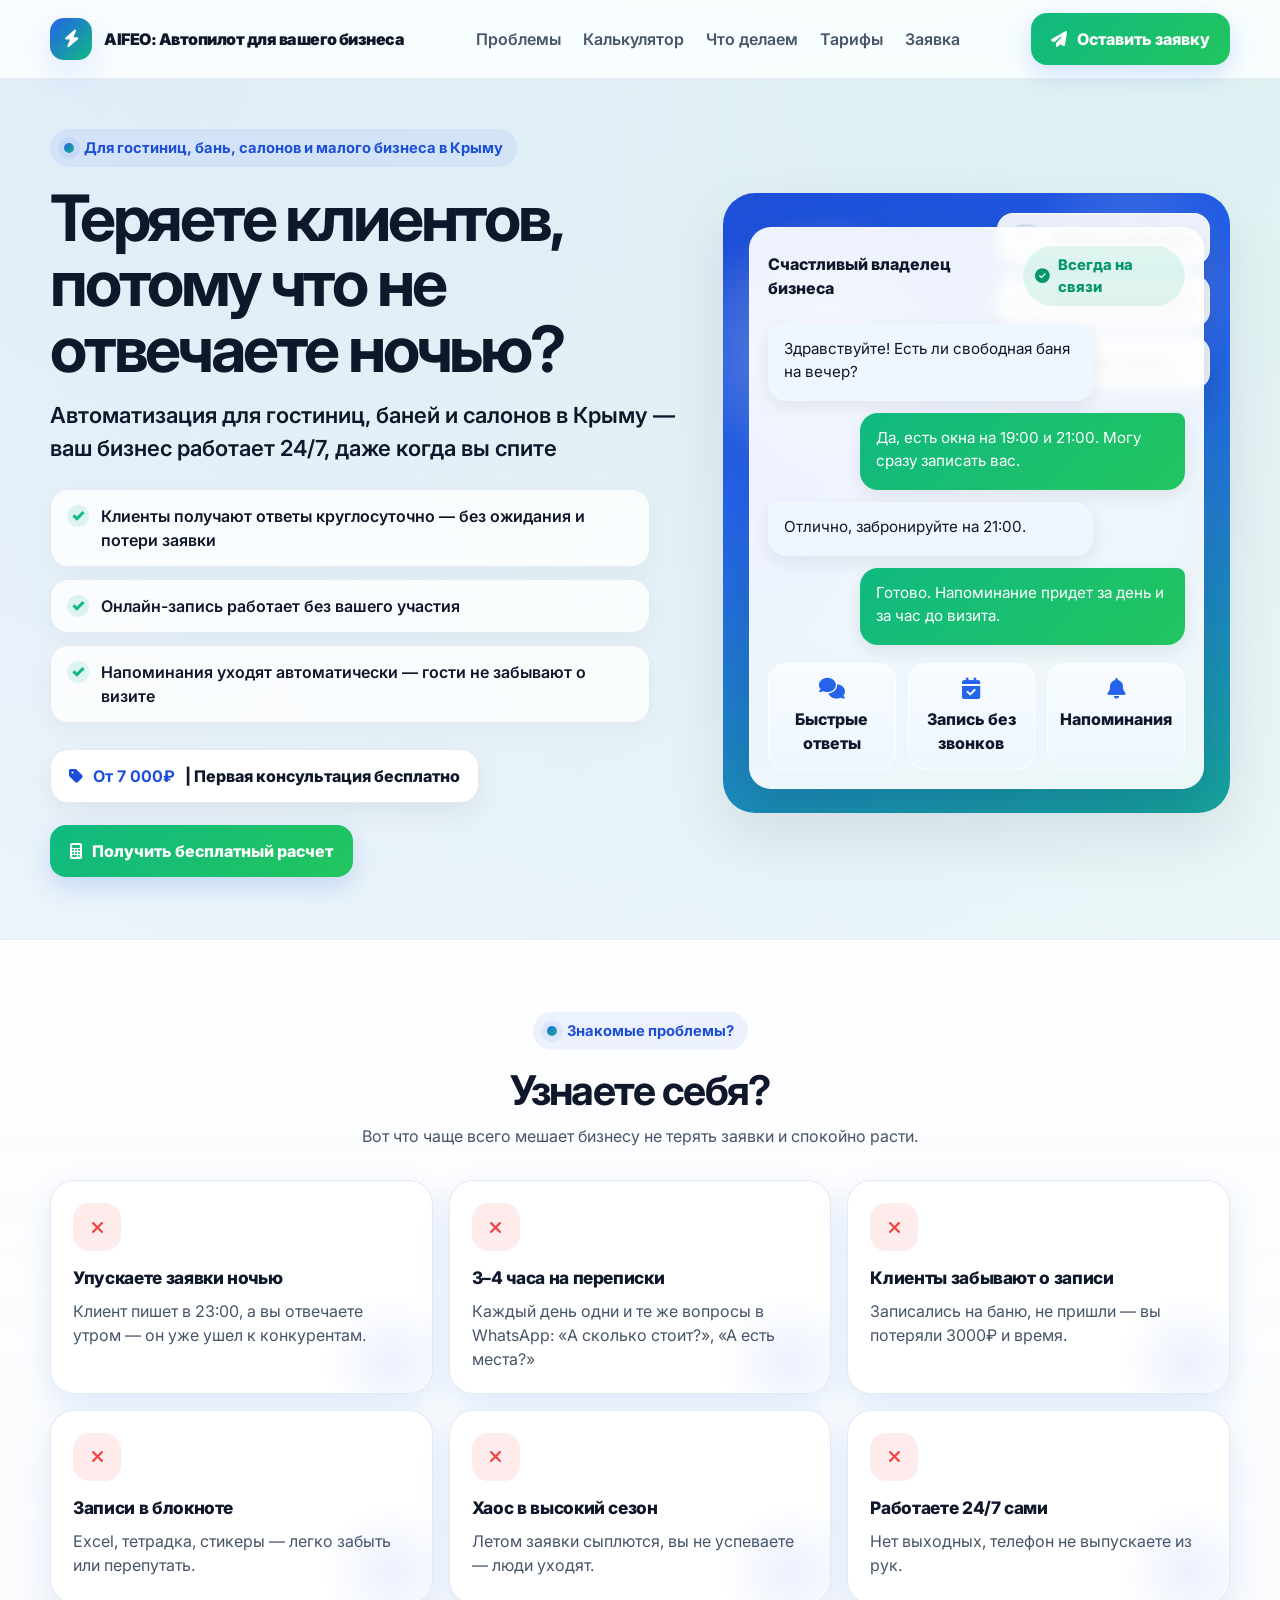
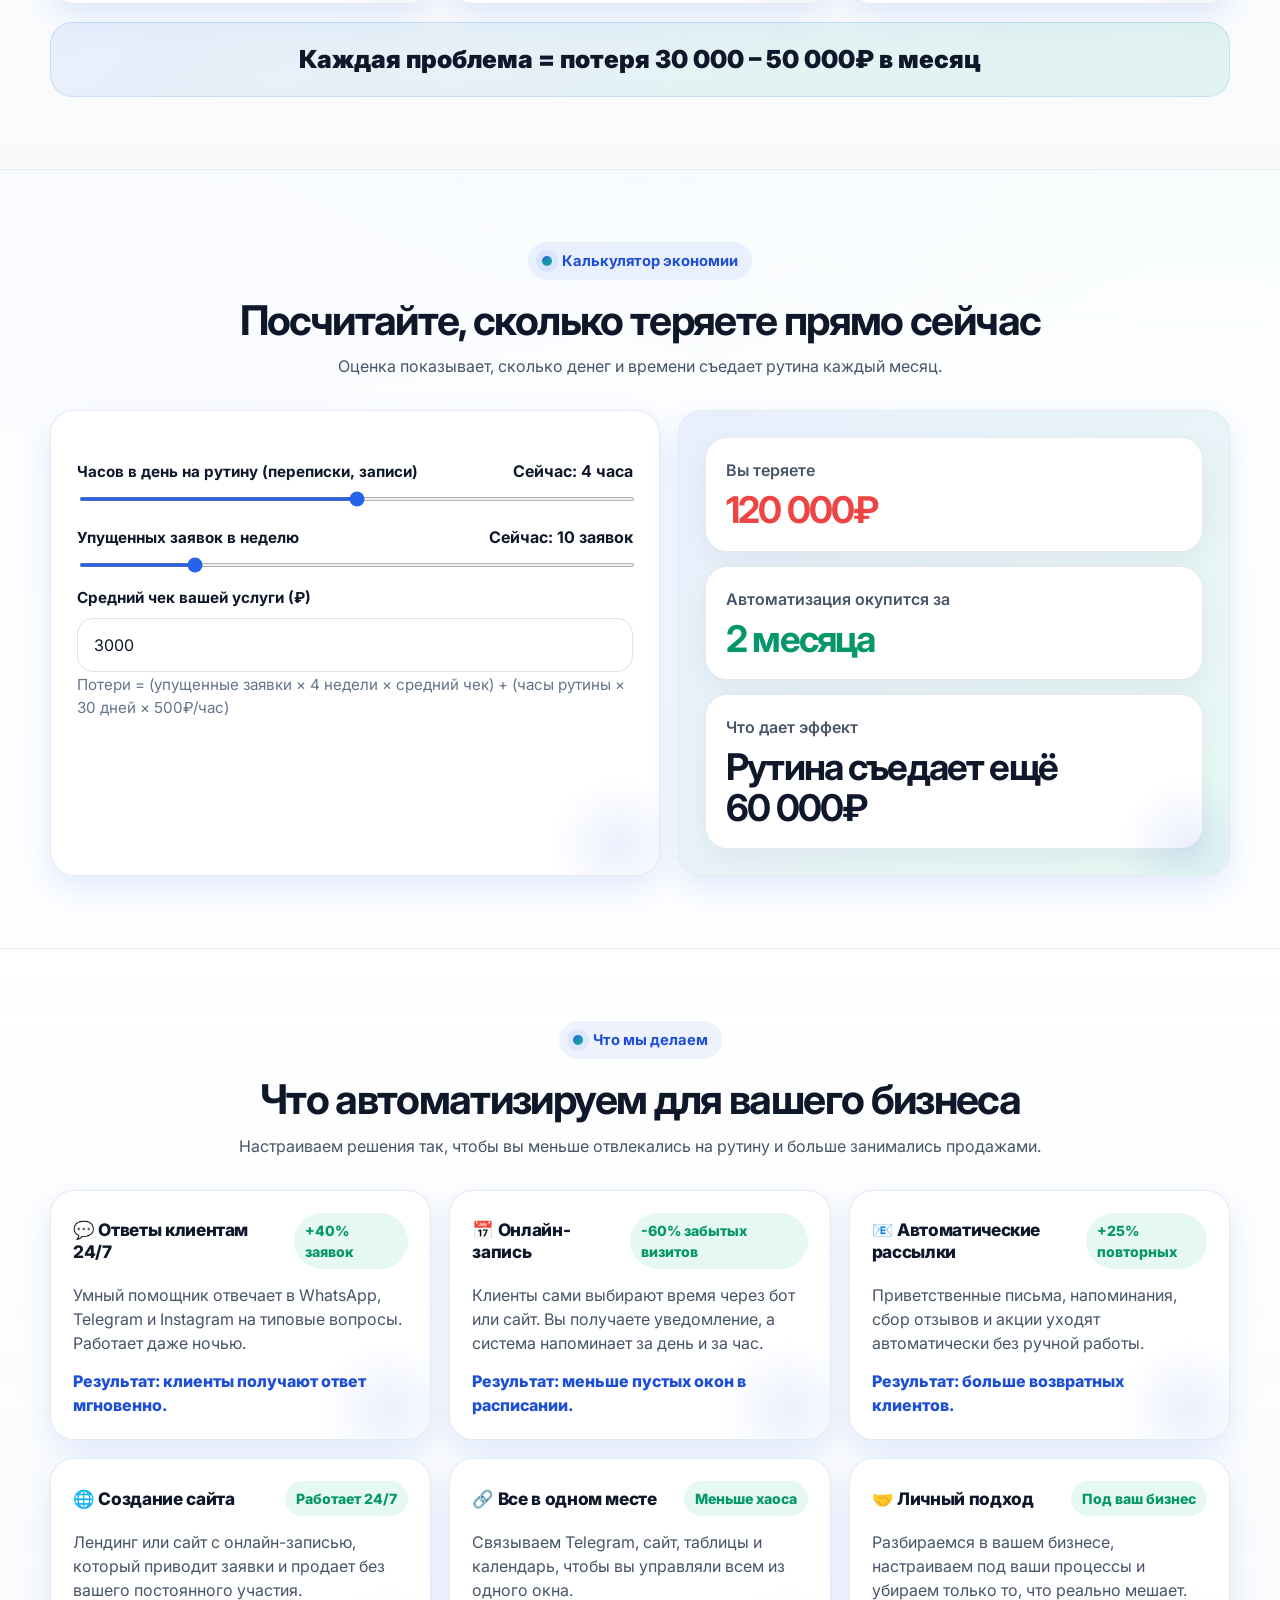
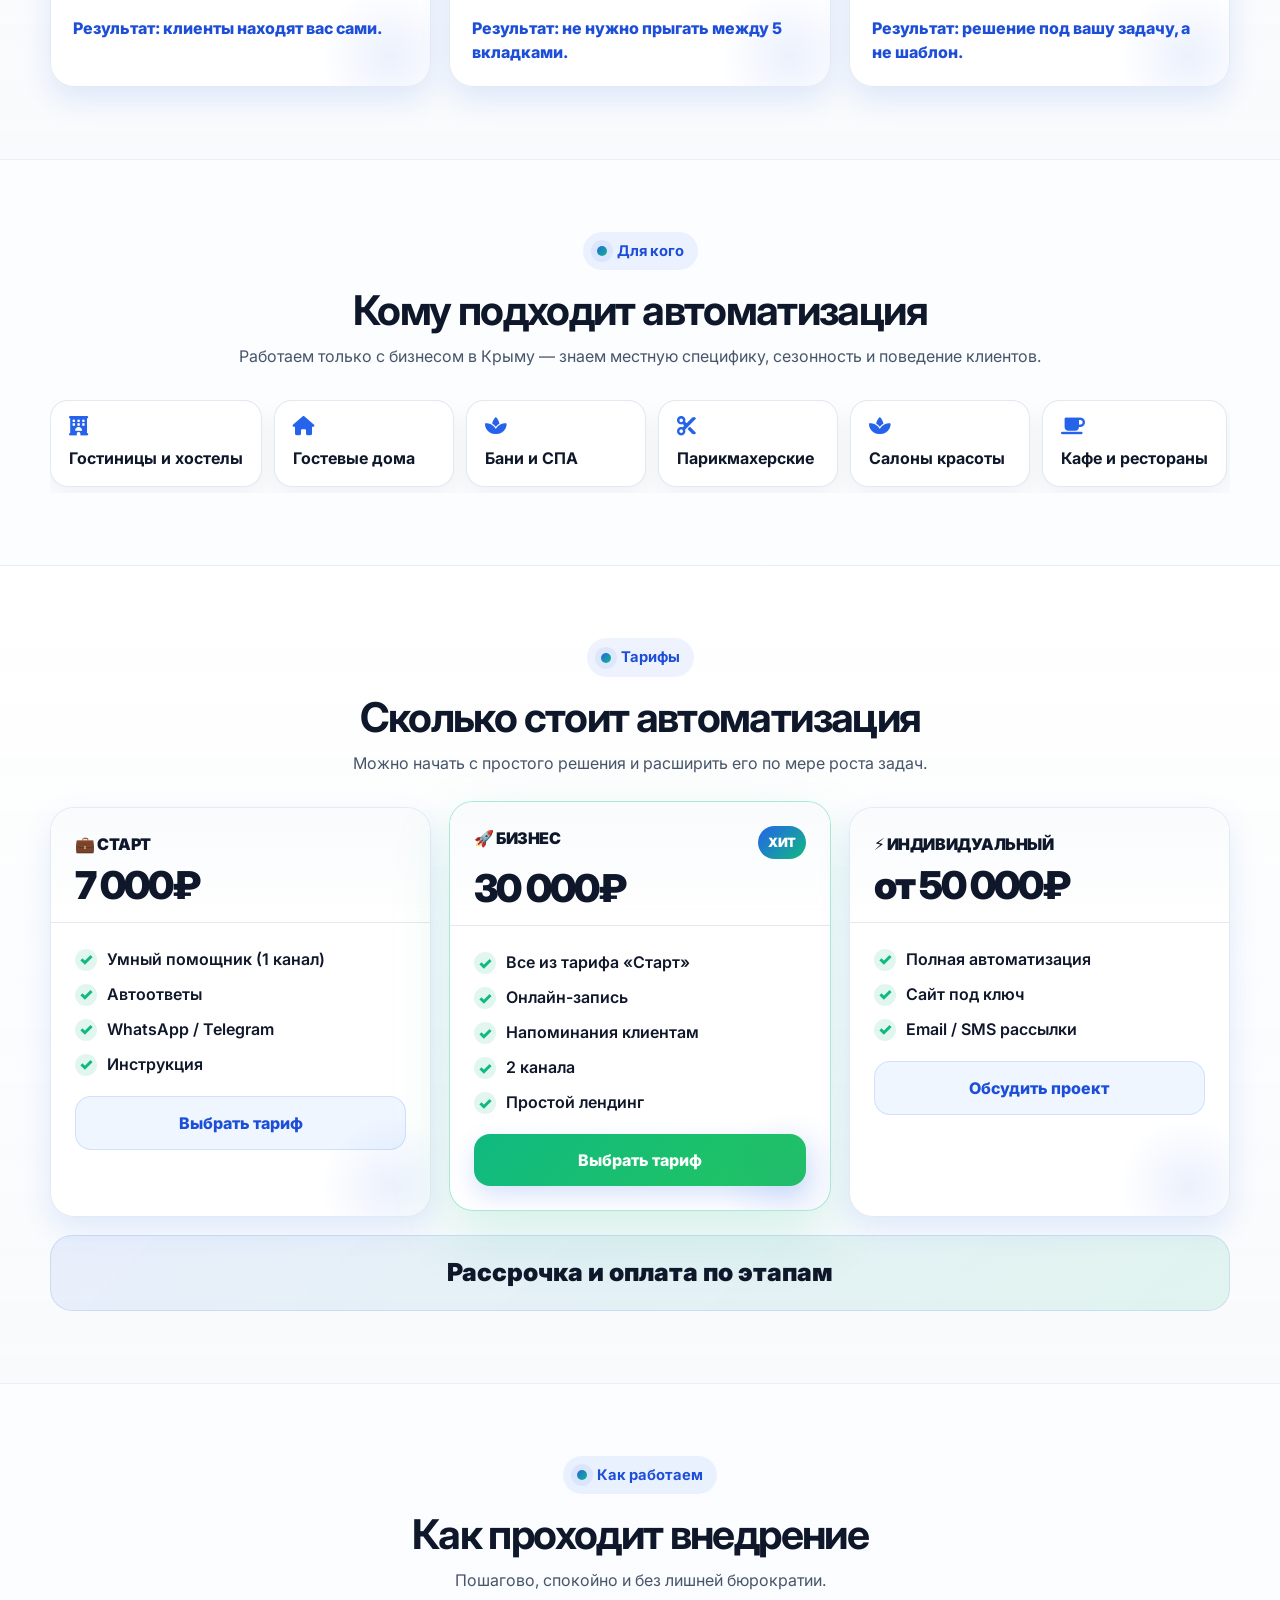
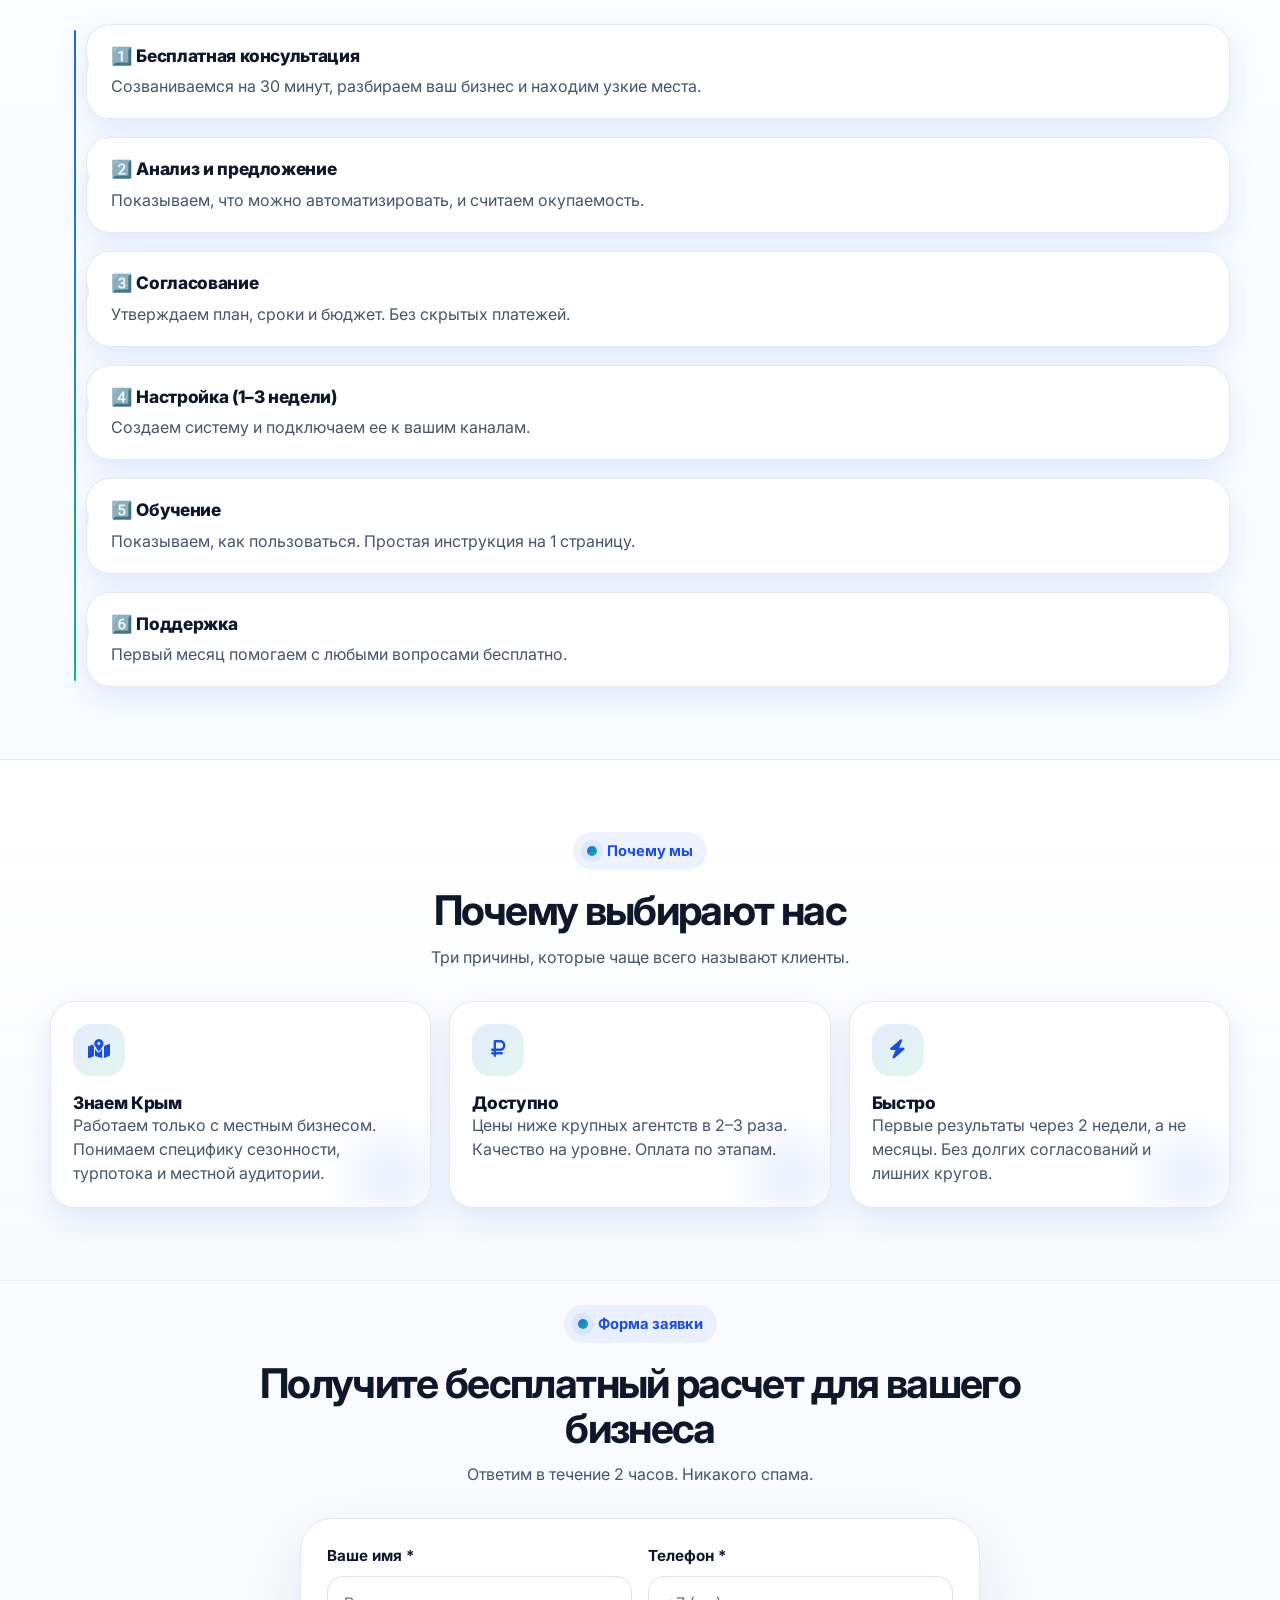
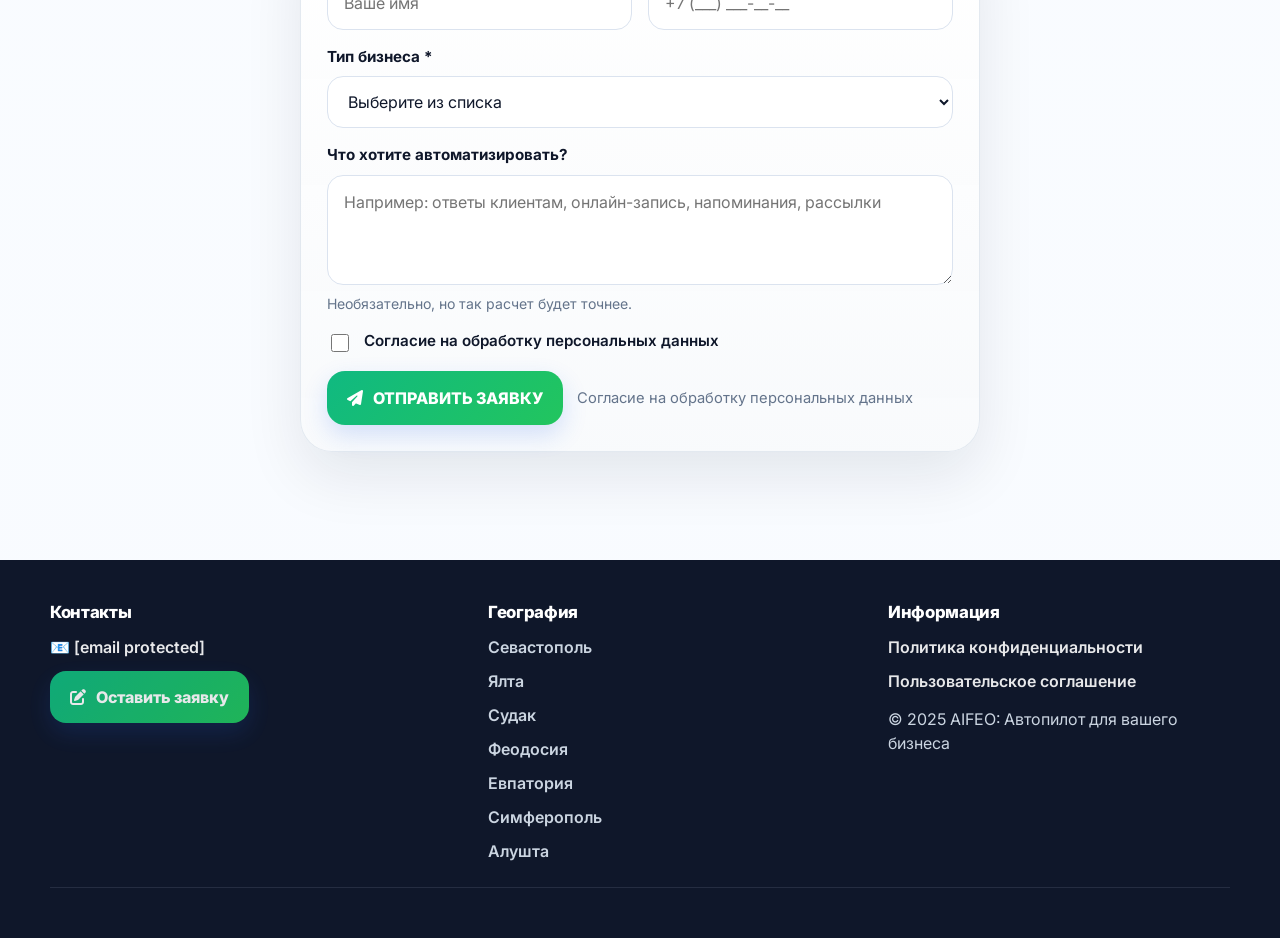
==== commit 2ec4edab: "Add files via upload" ====
--- a/index.html
+++ b/index.html
@@ -31,7 +31,6 @@
   <link rel="preconnect" href="https://fonts.gstatic.com" crossorigin>
   <link href="https://fonts.googleapis.com/css2?family=Inter:wght@400;500;600;700;800;900&display=swap" rel="stylesheet">
   <link rel="stylesheet" href="https://cdnjs.cloudflare.com/ajax/libs/font-awesome/6.5.0/css/all.min.css">
-
   <style>
     :root{
       --blue:#2563eb;
@@ -1300,9 +1299,7 @@
         </div>
 
         <div class="form-shell reveal">
-          <form id="leadForm" action="https://formspree.io/f/mvzbglqe" method="POST">
-            <input type="hidden" name="_subject" value="Новая заявка с лендинга - AIFEO: Автопилот для вашего бизнеса">
-            <input type="text" name="_gotcha" class="honeypot" tabindex="-1" autocomplete="off" aria-hidden="true">
+          <form id="leadForm" action="https://ai-konfu-u70272.vm.elestio.app/webhook/aifeo-form" method="POST">
 
             <div class="form-grid">
               <div class="form-field">
@@ -1357,7 +1354,7 @@
         <div>
           <h3>Контакты</h3>
           <ul class="footer-list">
-            <li>📧 <a href="mailto:aiinformatorbot@gmail.com">aiinformatorbot@gmail.com</a></li>
+            <li>📧 <a href="/cdn-cgi/l/email-protection#44252d2d2a222b362925302b36262b30042329252d286a272b29"><span class="__cf_email__" data-cfemail="74151d1d1a121b061915001b06161b00341319151d185a171b19">[email&#160;protected]</span></a></li>
           </ul>
           <div class="footer-actions">
             <a class="btn btn-primary" href="#contact"><i class="fa-solid fa-pen-to-square"></i> Оставить заявку</a>
@@ -1398,7 +1395,7 @@
     </div>
   </div>
 
-  <script>
+  <script data-cfasync="false" src="/cdn-cgi/scripts/5c5dd728/cloudflare-static/email-decode.min.js"></script><script>
     const burger = document.getElementById('burger');
     const mobileNav = document.getElementById('mobileNav');
 
@@ -1534,7 +1531,6 @@
 
       if (!form.reportValidity()) return;
 
-      const data = new FormData(form);
       const payloadPhone = phone.value.replace(/\s+/g, ' ').trim();
 
       if (!payloadPhone || payloadPhone.length < 16) {
@@ -1542,13 +1538,18 @@
         return;
       }
 
-      data.set('phone', payloadPhone);
+      const payload = {
+        name: form.name.value.trim(),
+        phone: payloadPhone,
+        business_type: form.business_type.value,
+        message: form.message.value.trim()
+      };
 
       try {
         const response = await fetch(form.action, {
           method: 'POST',
-          headers: { 'Accept': 'application/json' },
-          body: data
+          headers: { 'Content-Type': 'application/json', 'Accept': 'application/json' },
+          body: JSON.stringify(payload)
         });
 
         if (response.ok) {
@@ -1567,5 +1568,14 @@
       if (e.key === 'Escape' && successModal.classList.contains('open')) closeSuccess();
     });
   </script>
-</body>
-</html>
+
+<!-- Yandex.Metrika counter -->
+<script type="text/javascript">
+    (function(m,e,t,r,i,k,a){
+        m[i]=m[i]||function(){(m[i].a=m[i].a||[]).push(arguments)};
+        m[i].l=1*new Date();
+        for (var j = 0; j < document.scripts.length; j++) {if (document.scripts[j].src === r) { return; }}
+        k=e.createElement(t),a=e.getElementsByTagName(t)[0],k.async=1,k.src=r,a.parentNode.insertBefore(k,a)
+    })(window, document,'script','https://mc.yandex.ru/metrika/tag.js?id=108458827', 'ym');
+
+    ym(108458827, 'init', {ssr:true, webvisor:true, clickmap:true, ecommerce:"dataLayer", referrer: document.referrer, 
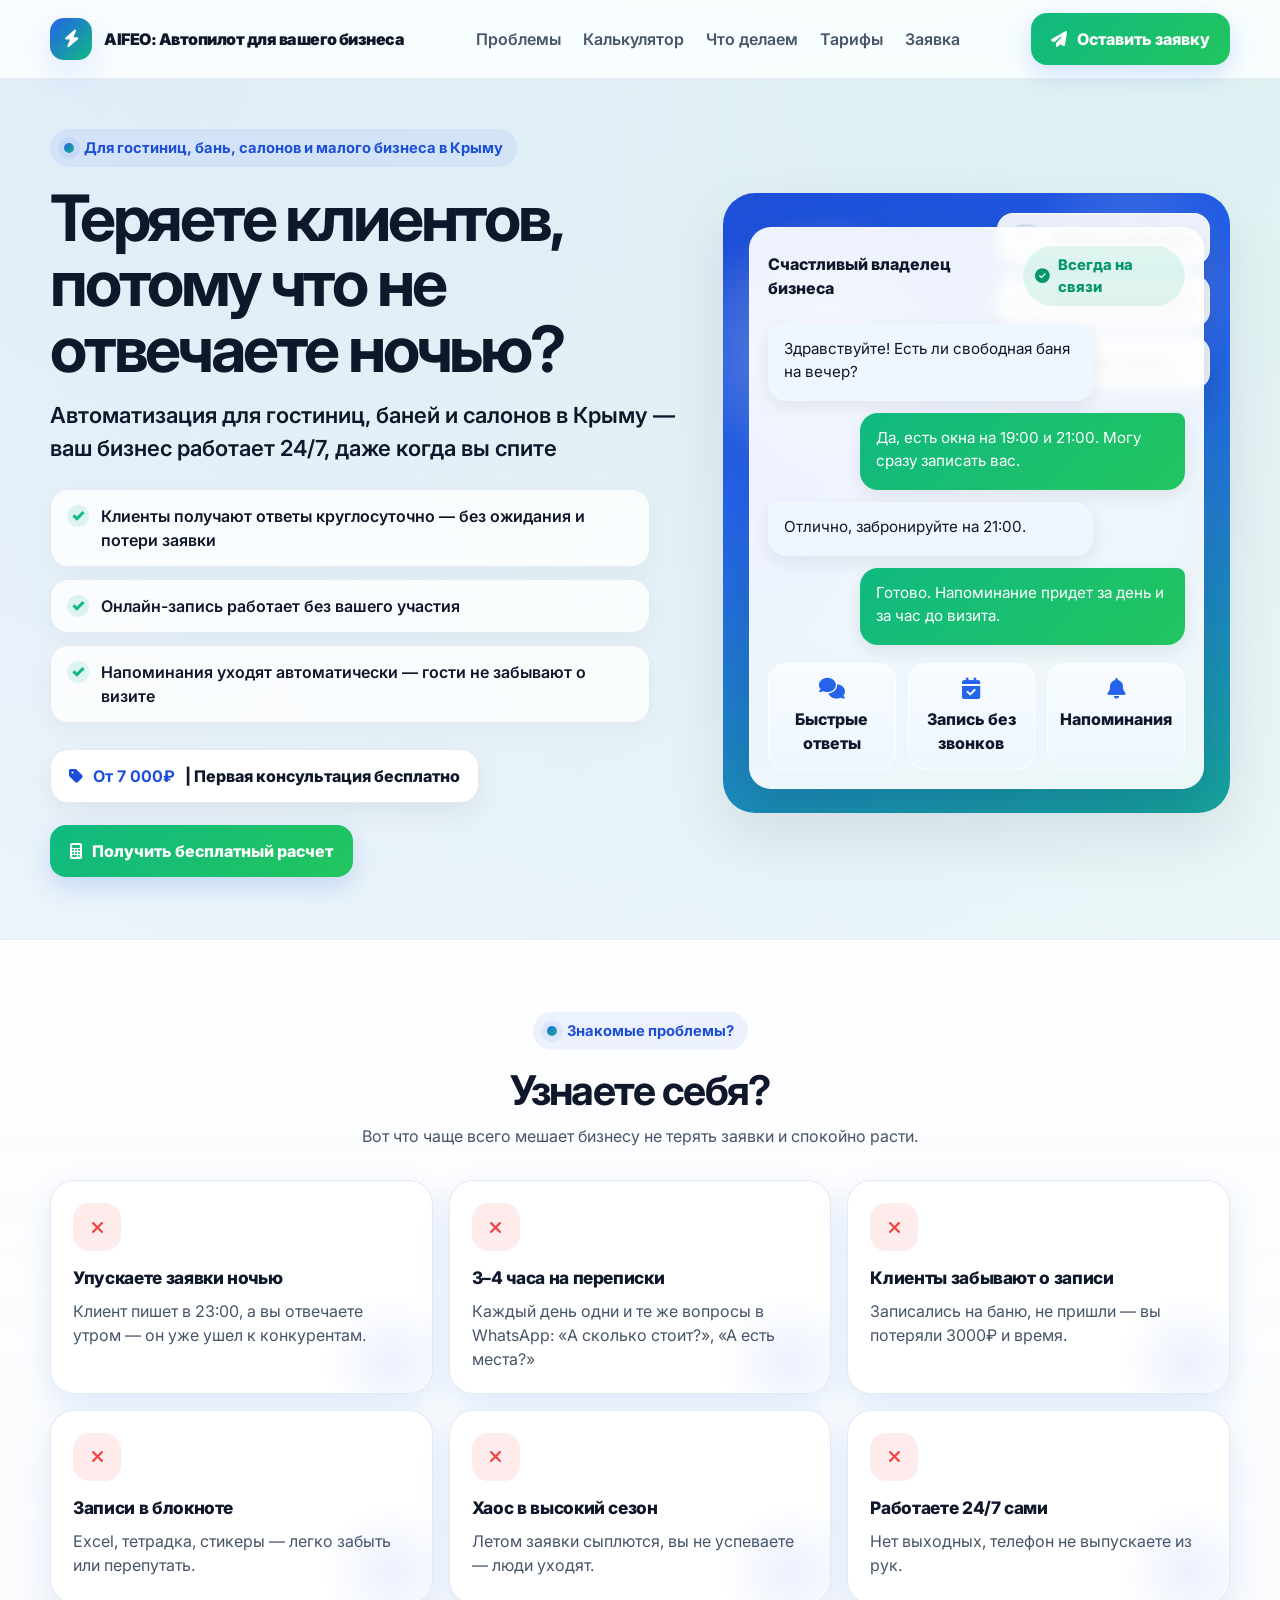
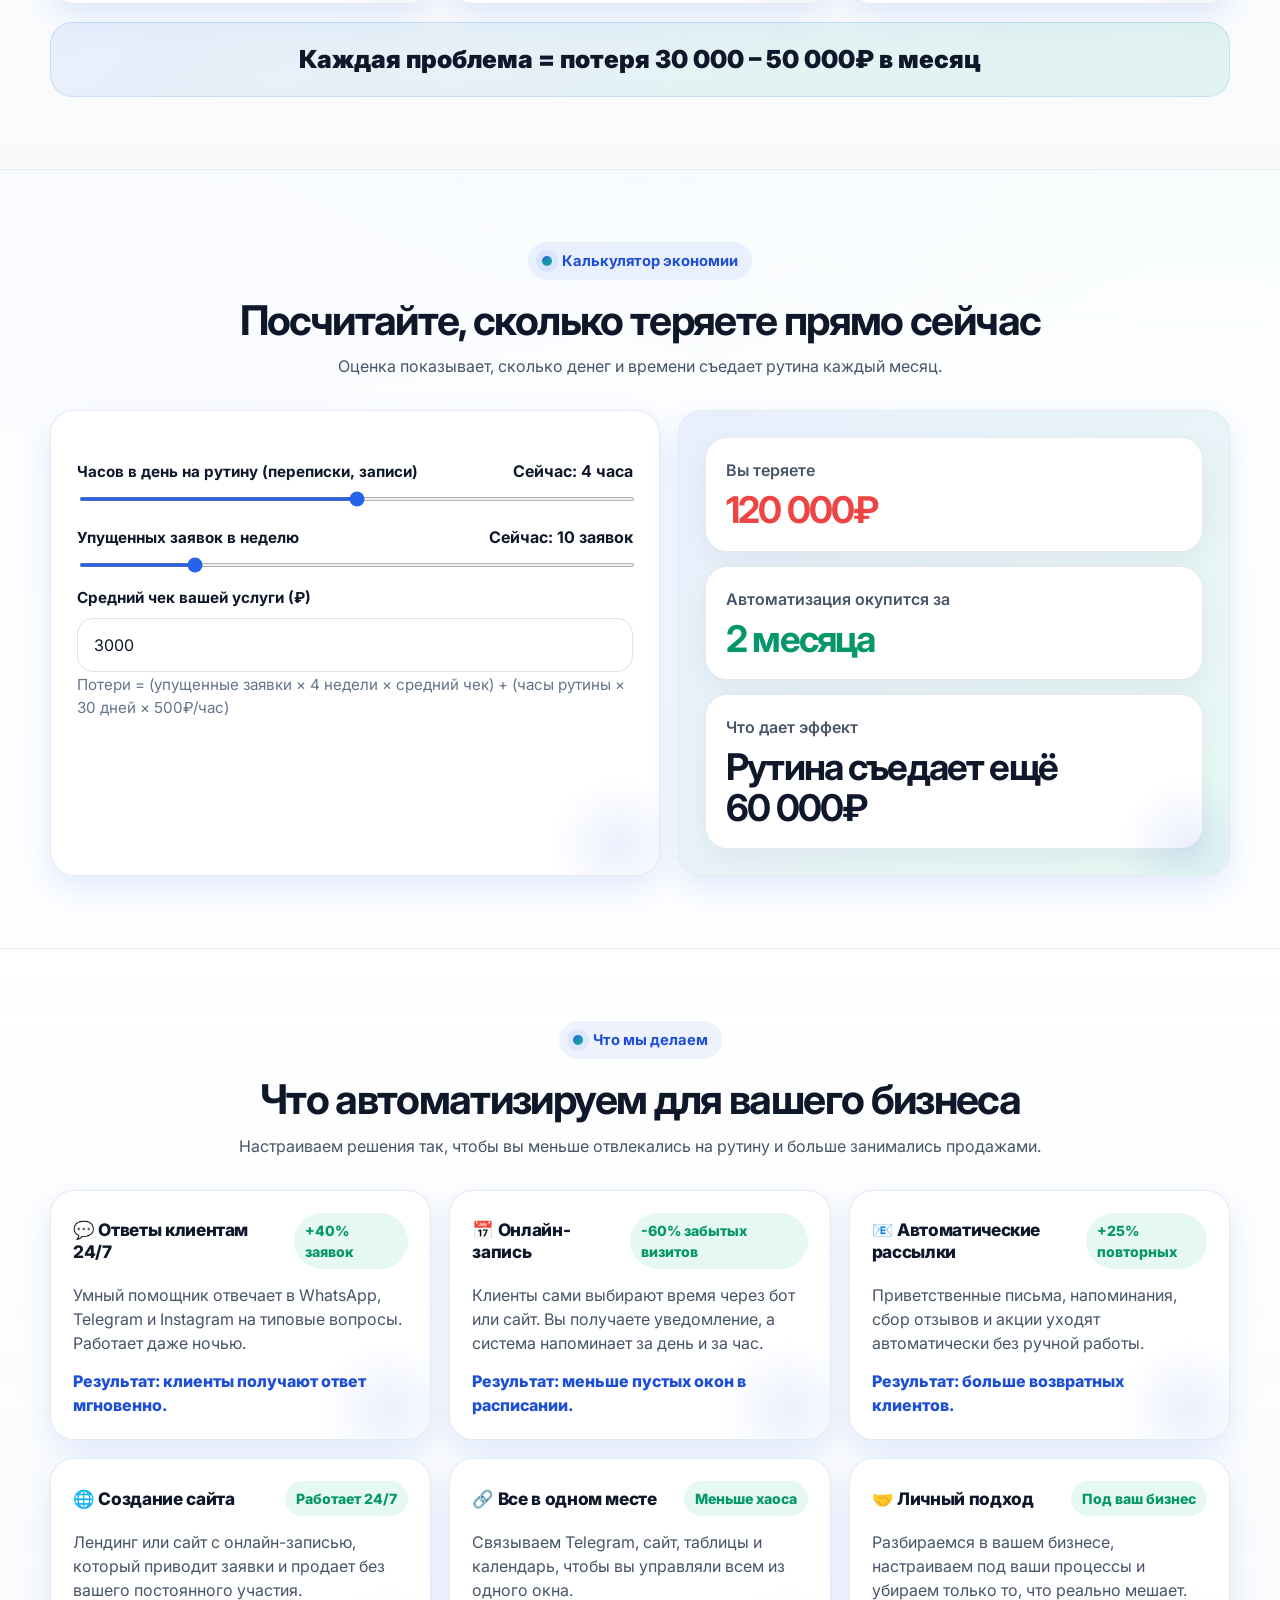
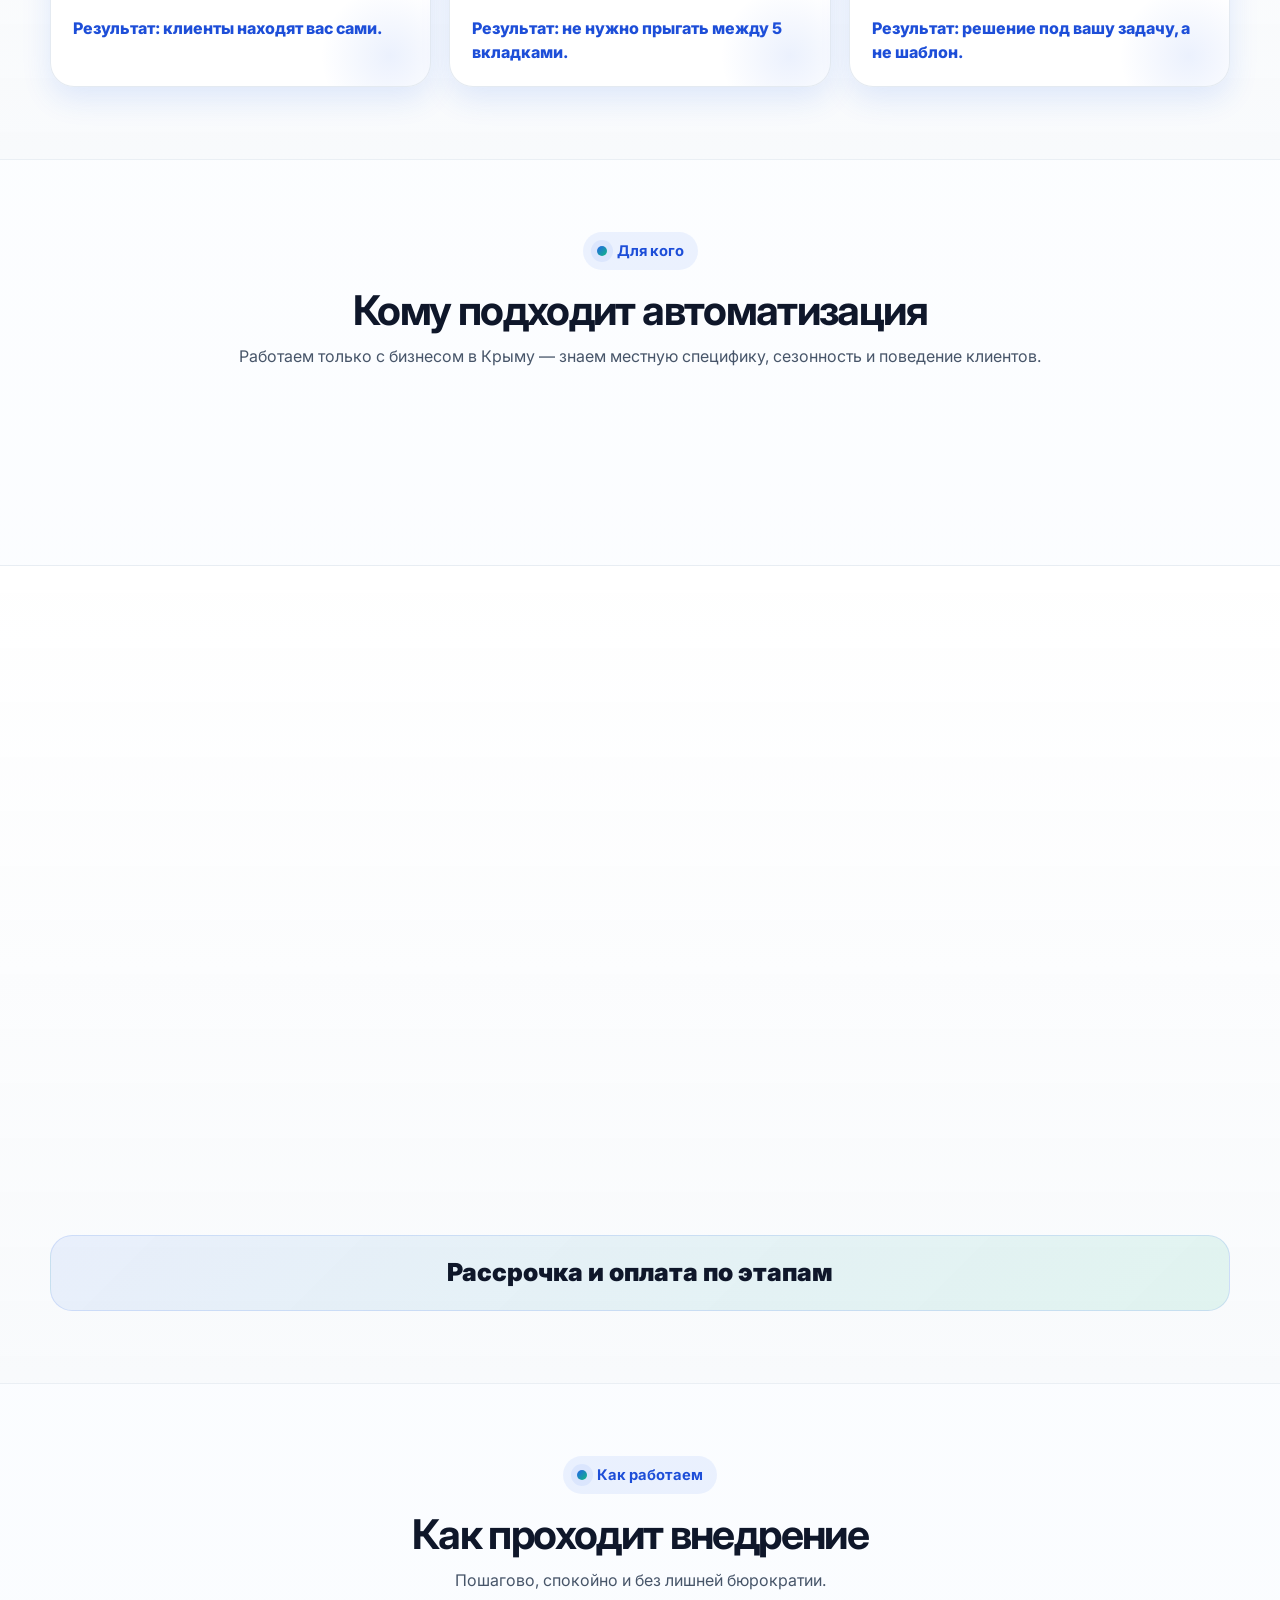
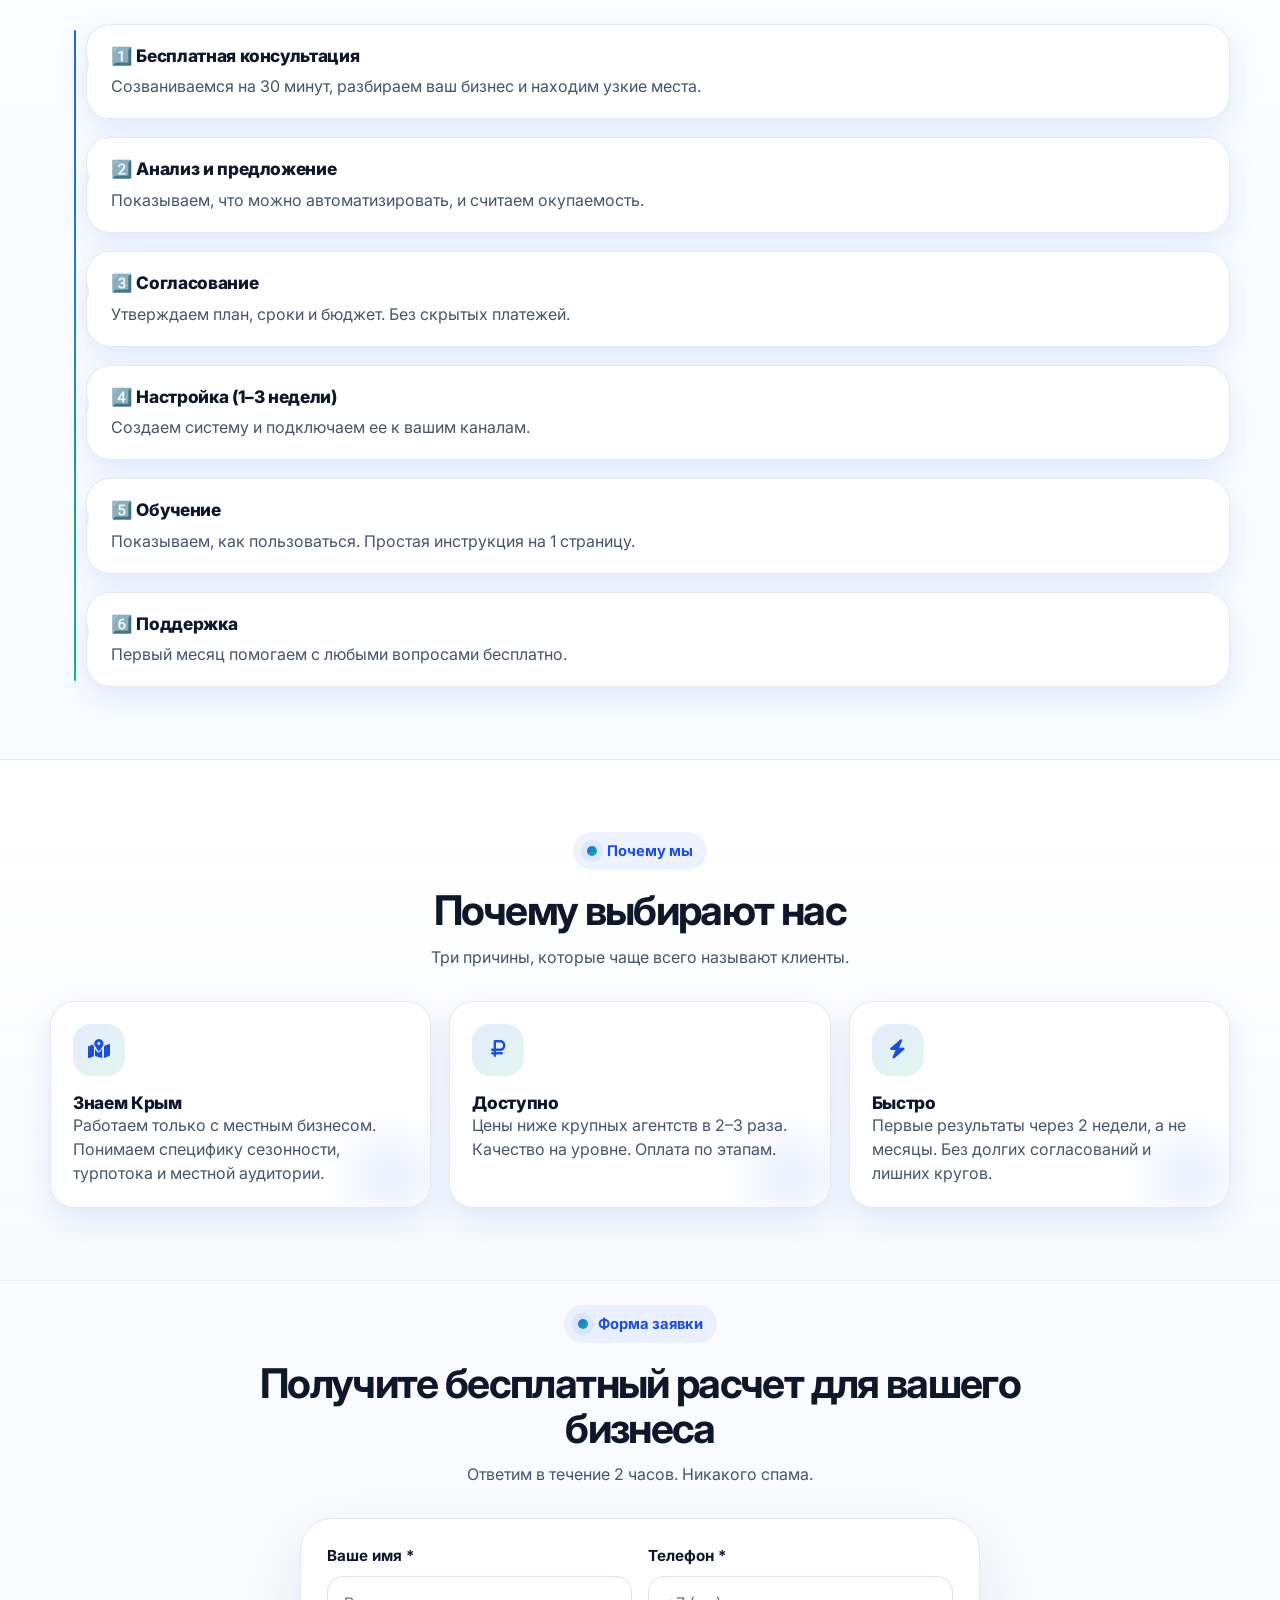
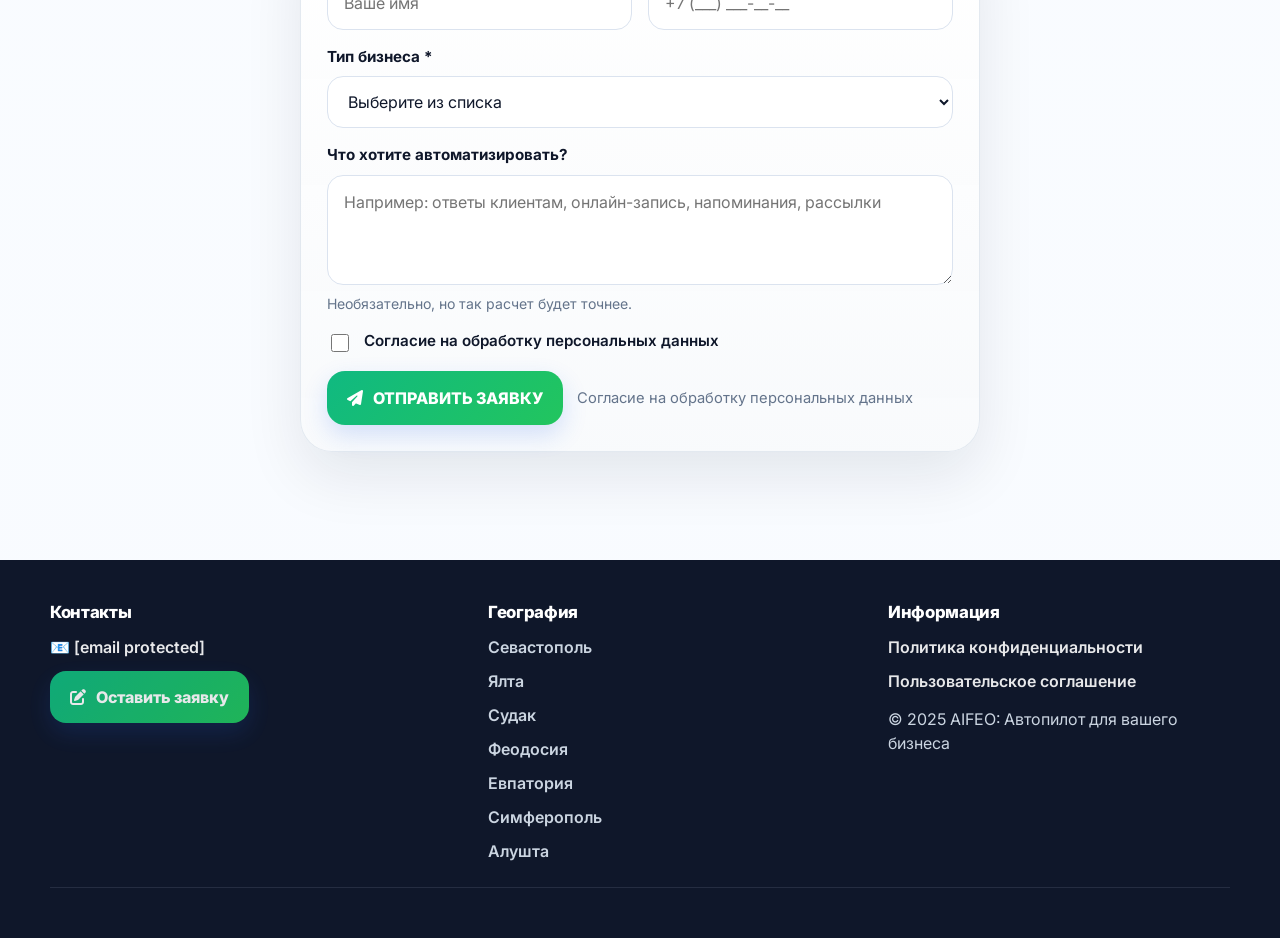
==== commit bf296f89: "Update index.html" ====
--- a/index.html
+++ b/index.html
@@ -1299,7 +1299,7 @@
         </div>
 
         <div class="form-shell reveal">
-          <form id="leadForm" action="https://ai-konfu-u70272.vm.elestio.app/webhook/aifeo-form" method="POST">
+          <form id="leadForm" action="https://hooks.neirolanding.ru/webhook/aifeo" method="POST">
 
             <div class="form-grid">
               <div class="form-field">
@@ -1578,4 +1578,4 @@
         k=e.createElement(t),a=e.getElementsByTagName(t)[0],k.async=1,k.src=r,a.parentNode.insertBefore(k,a)
     })(window, document,'script','https://mc.yandex.ru/metrika/tag.js?id=108458827', 'ym');
 
-    ym(108458827, 'init', {ssr:true, webvisor:true, clickmap:true, ecommerce:"dataLayer", referrer: document.referrer, +    ym(108458827, 'init', {ssr:true, webvisor:true, clickmap:true, ecommerce:"dataLayer", referrer: document.referrer, 
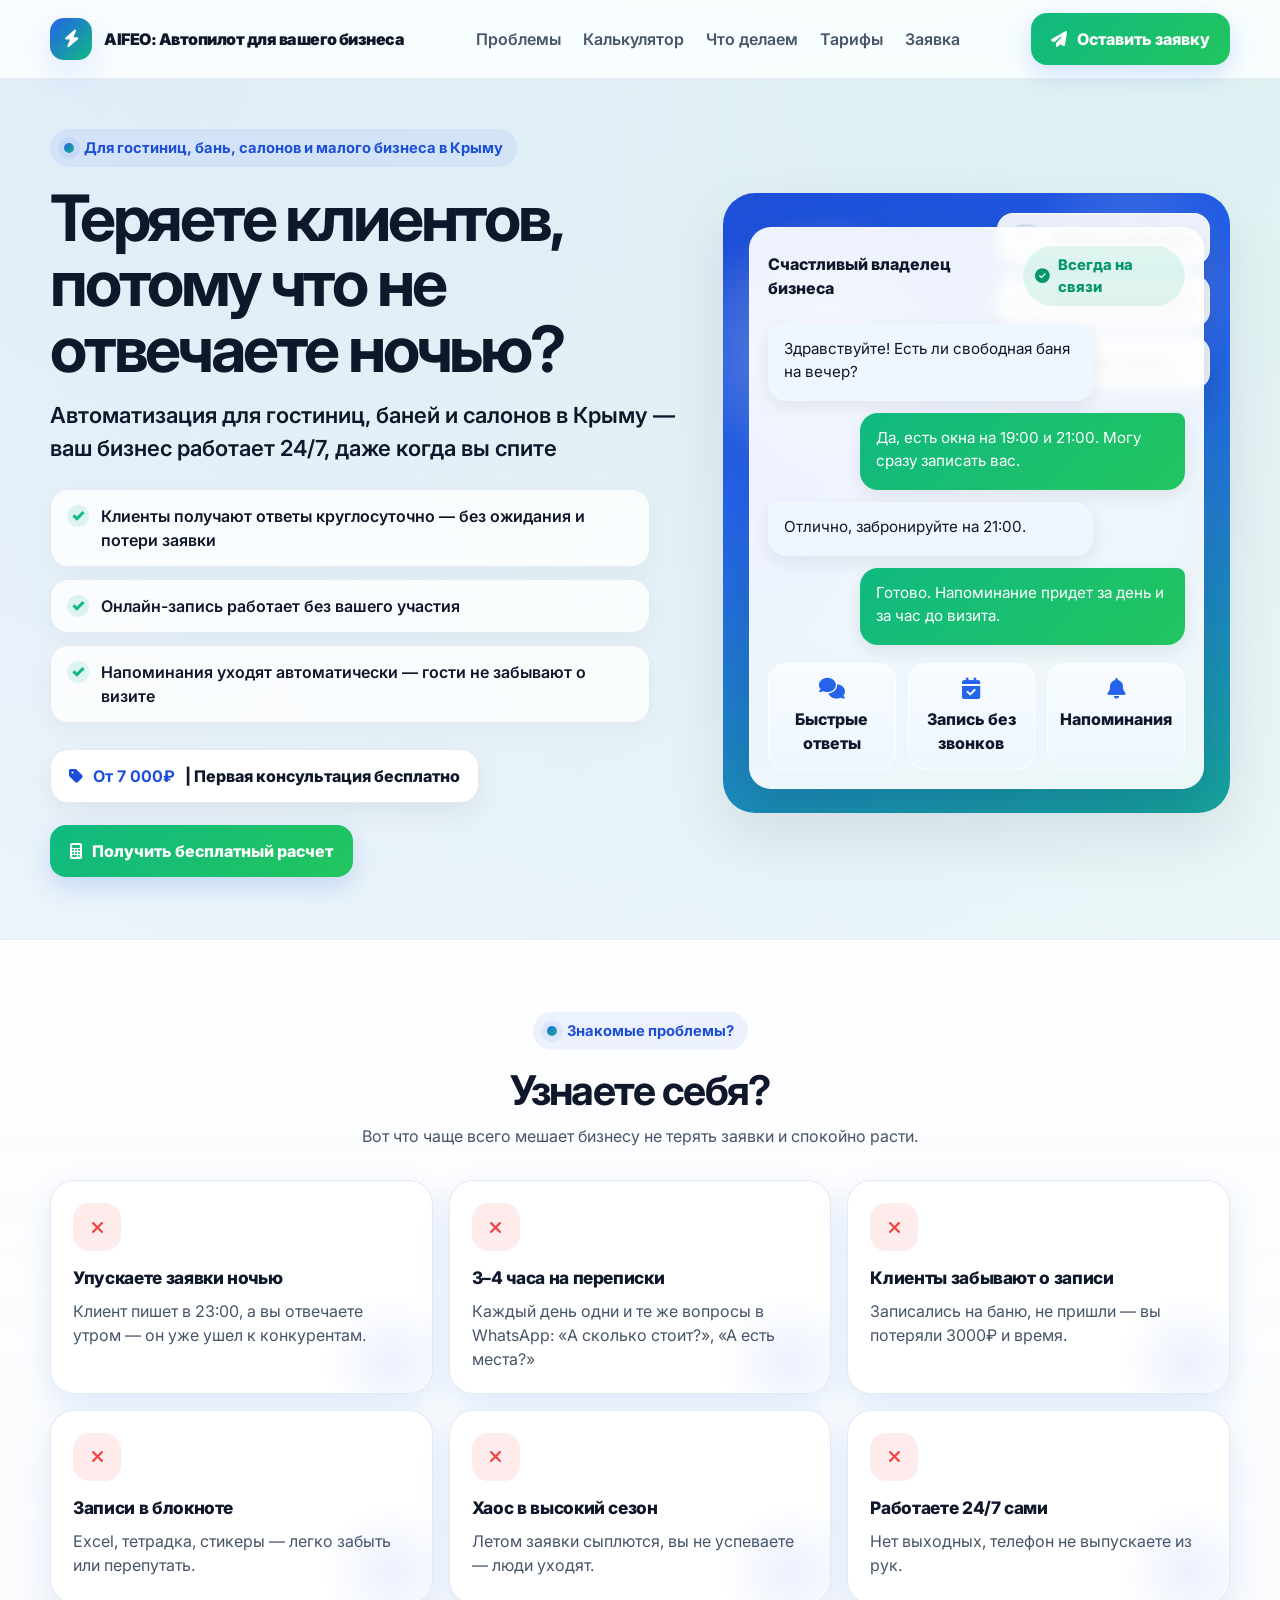
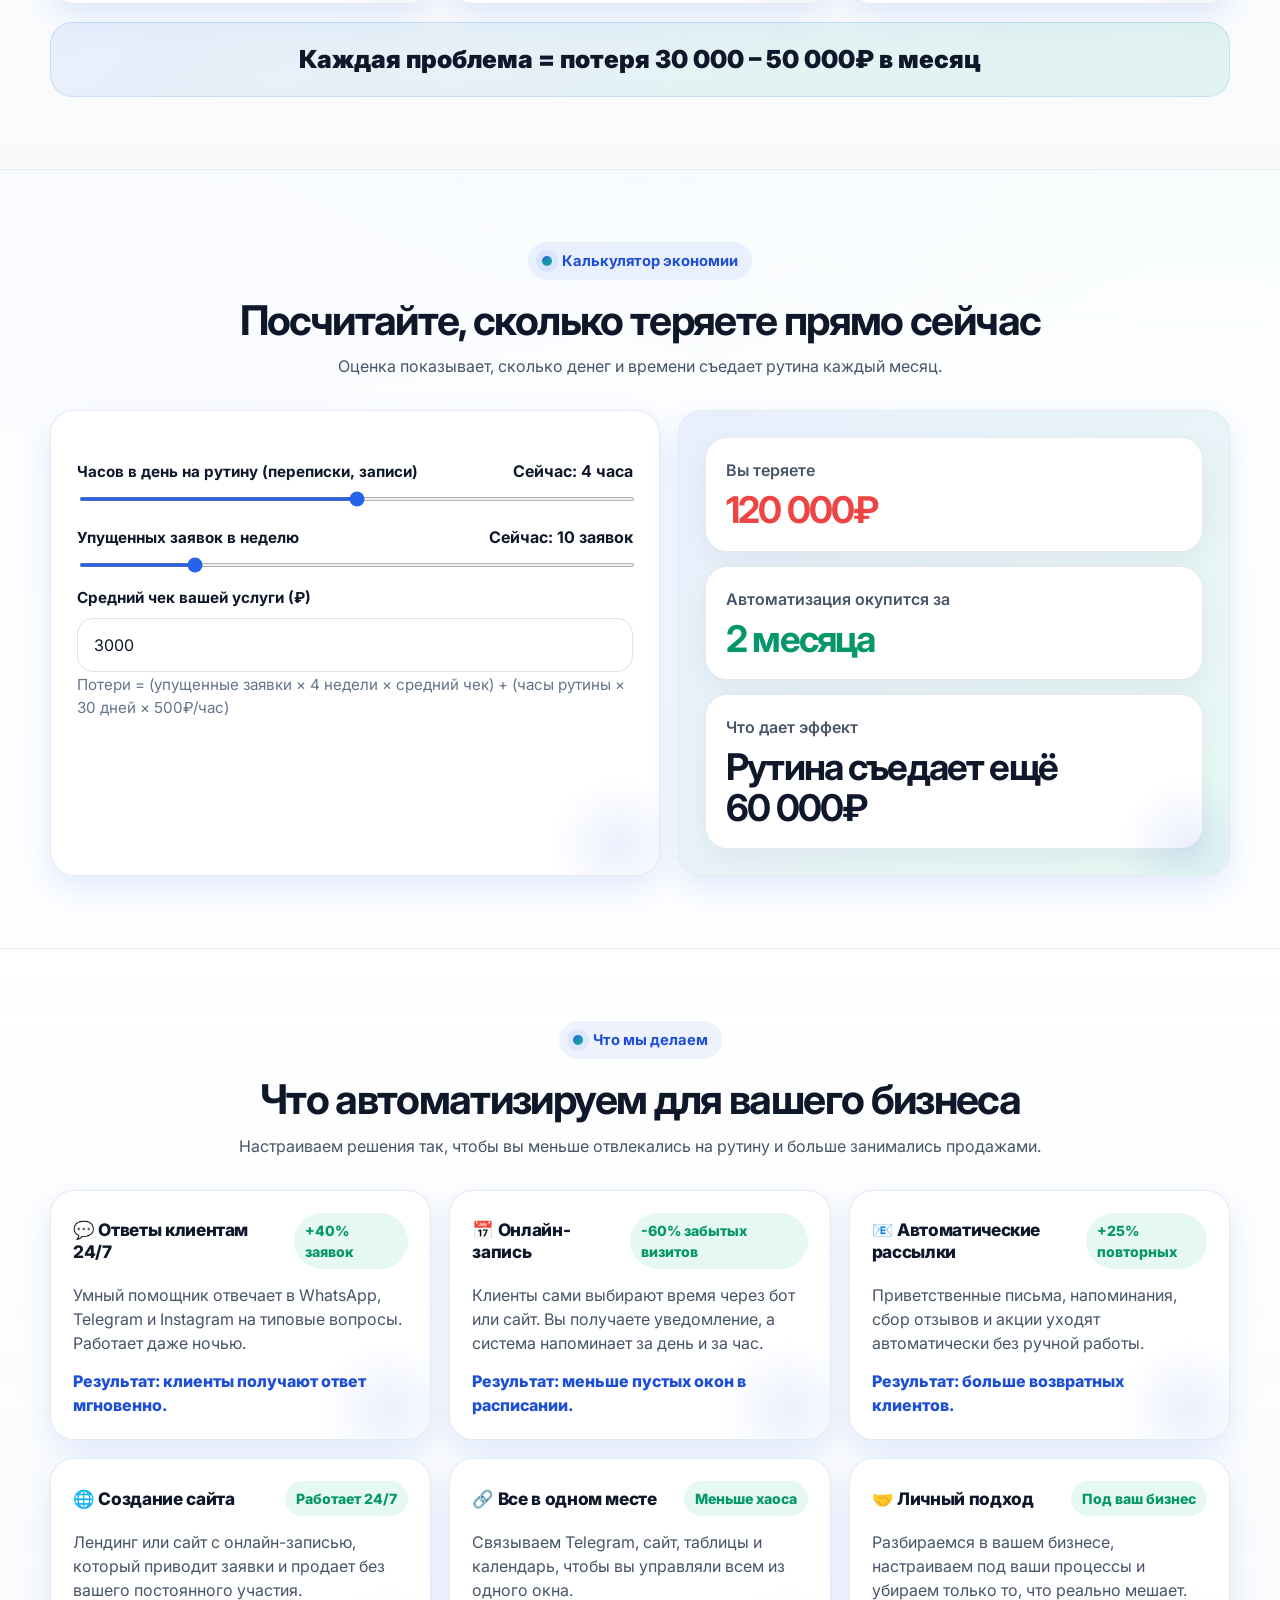
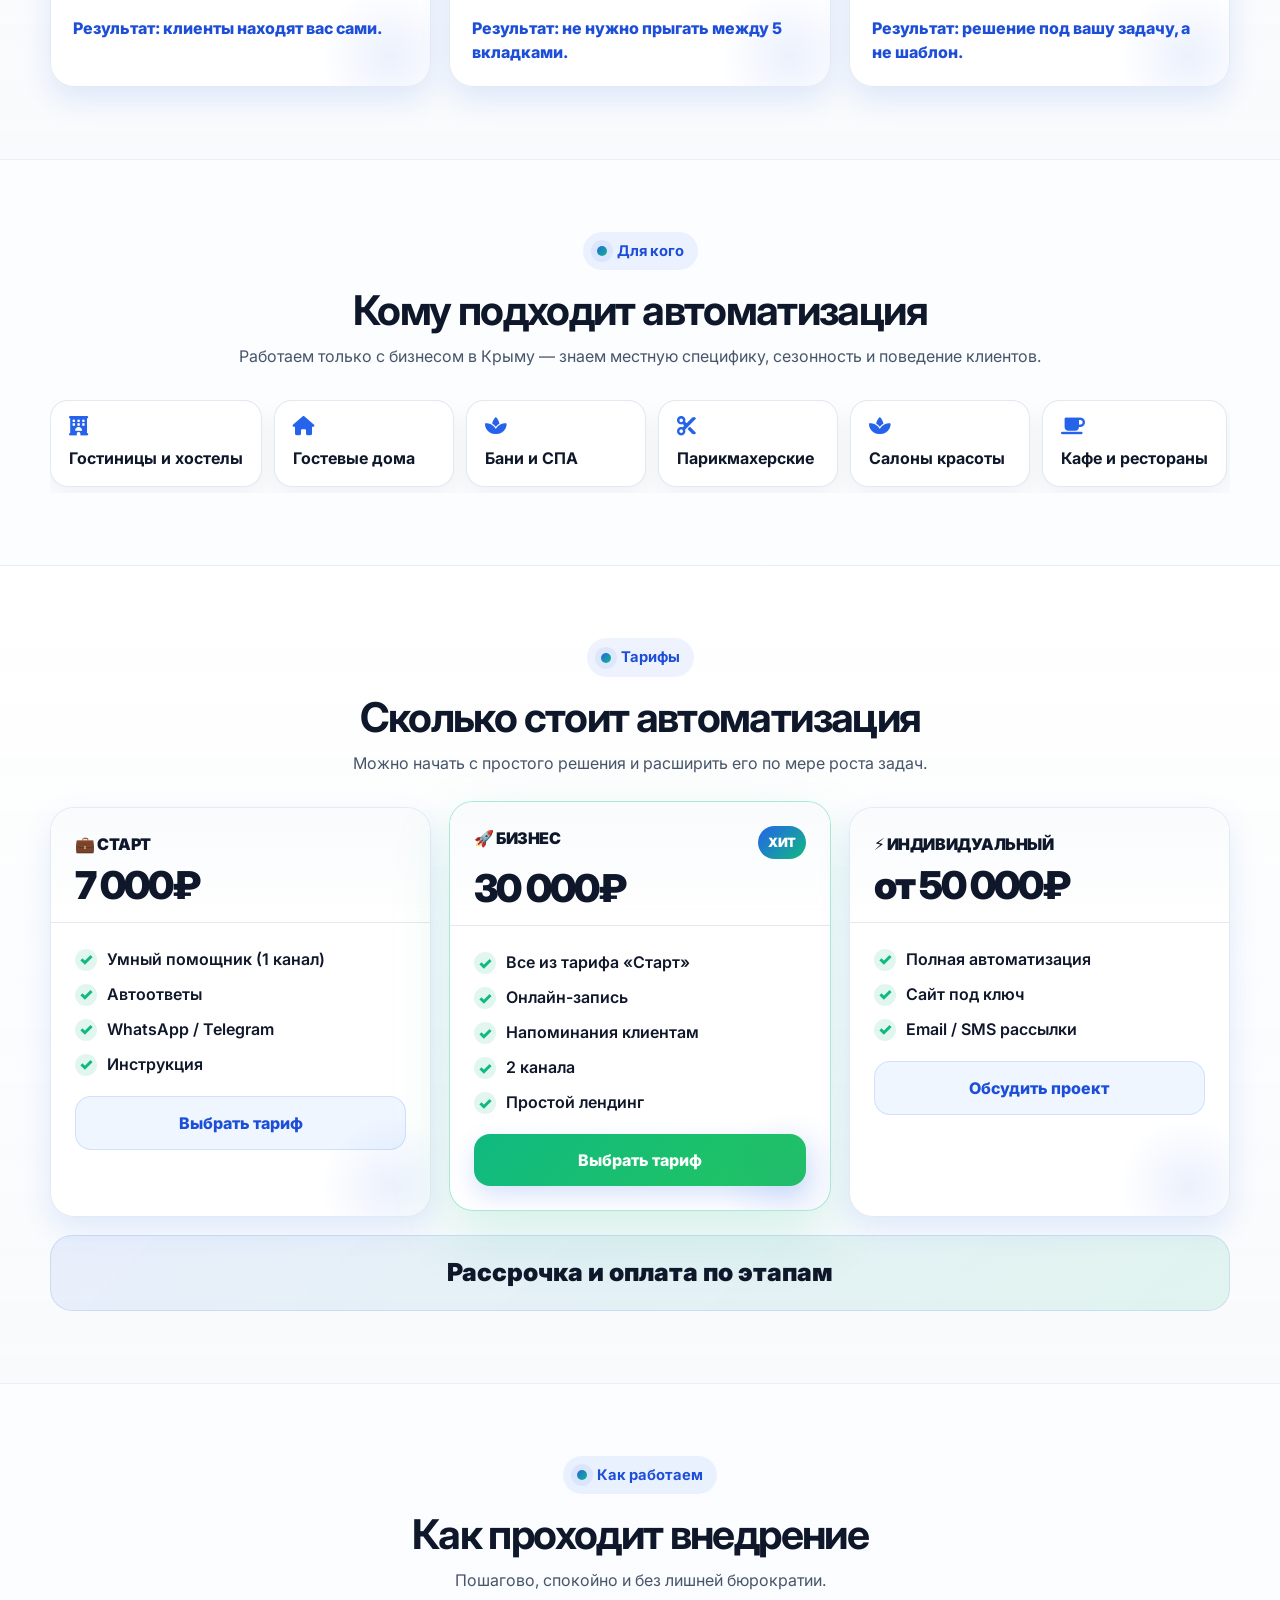
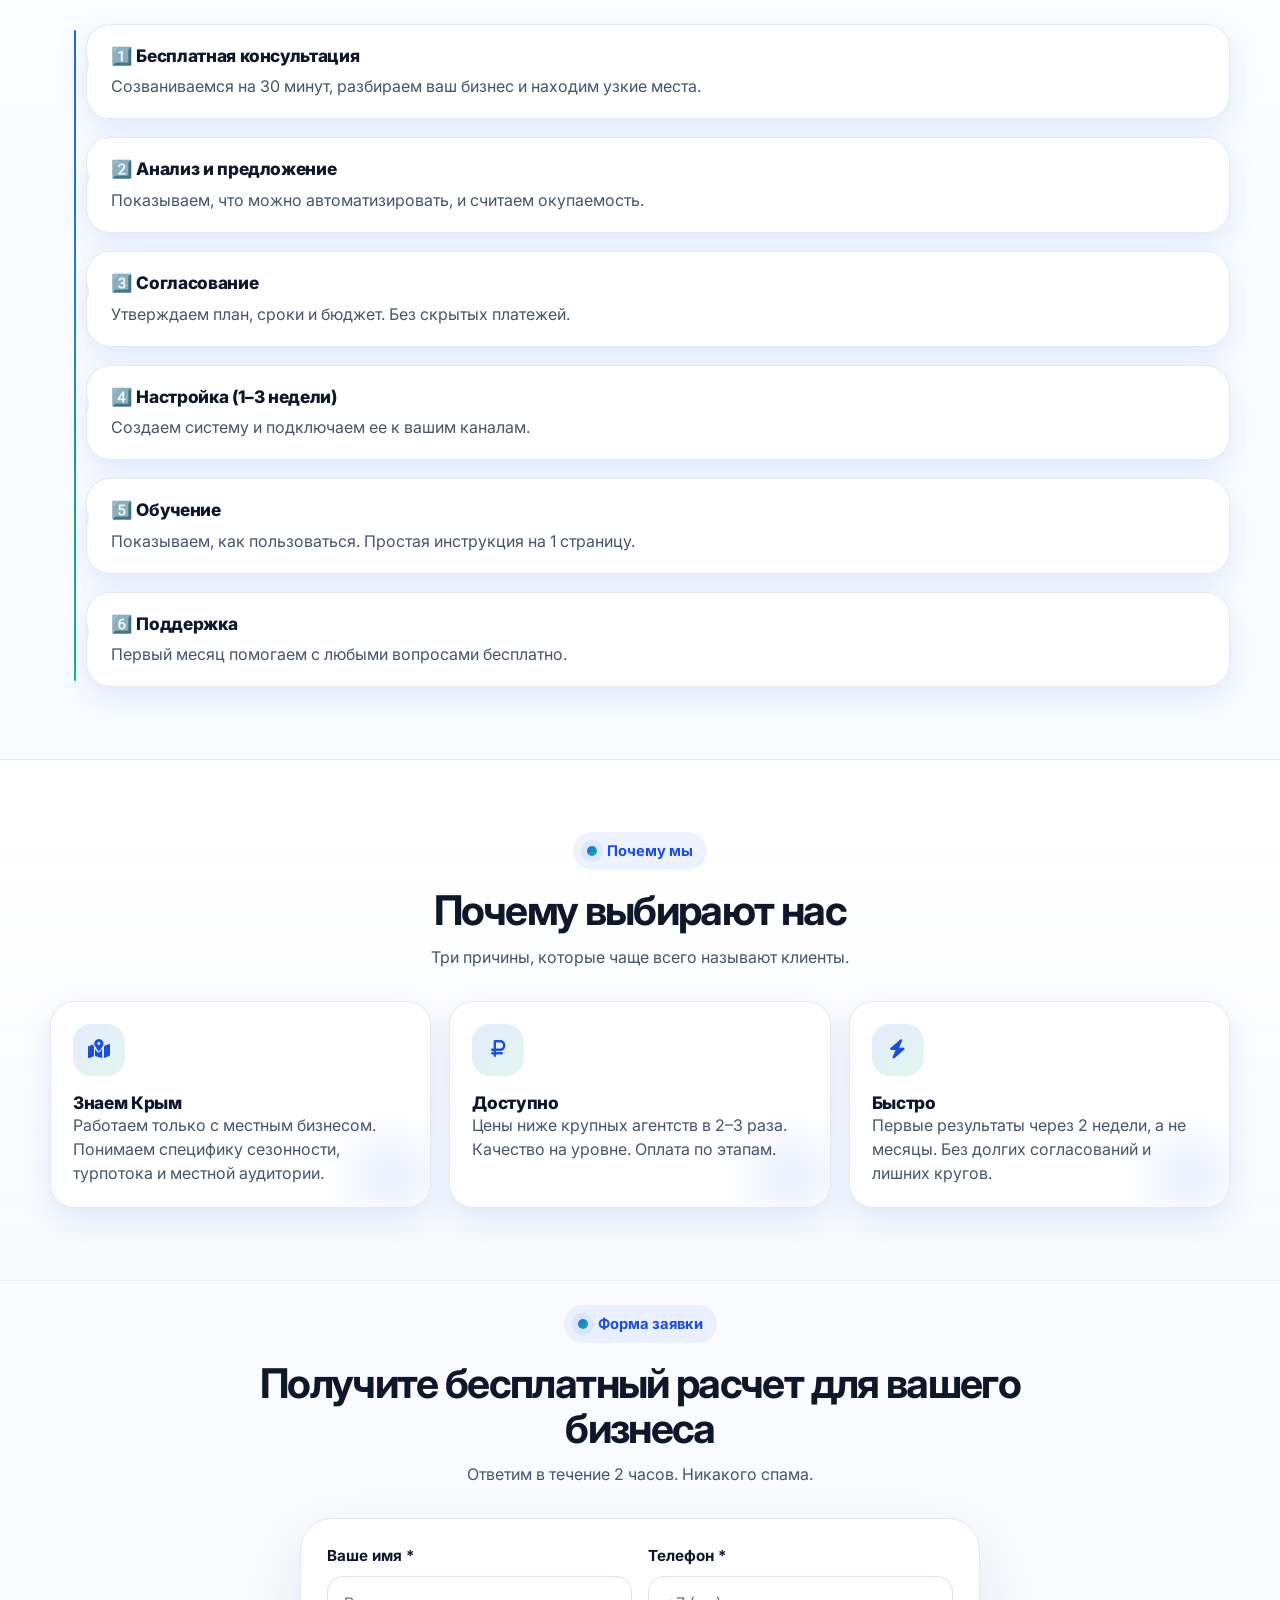
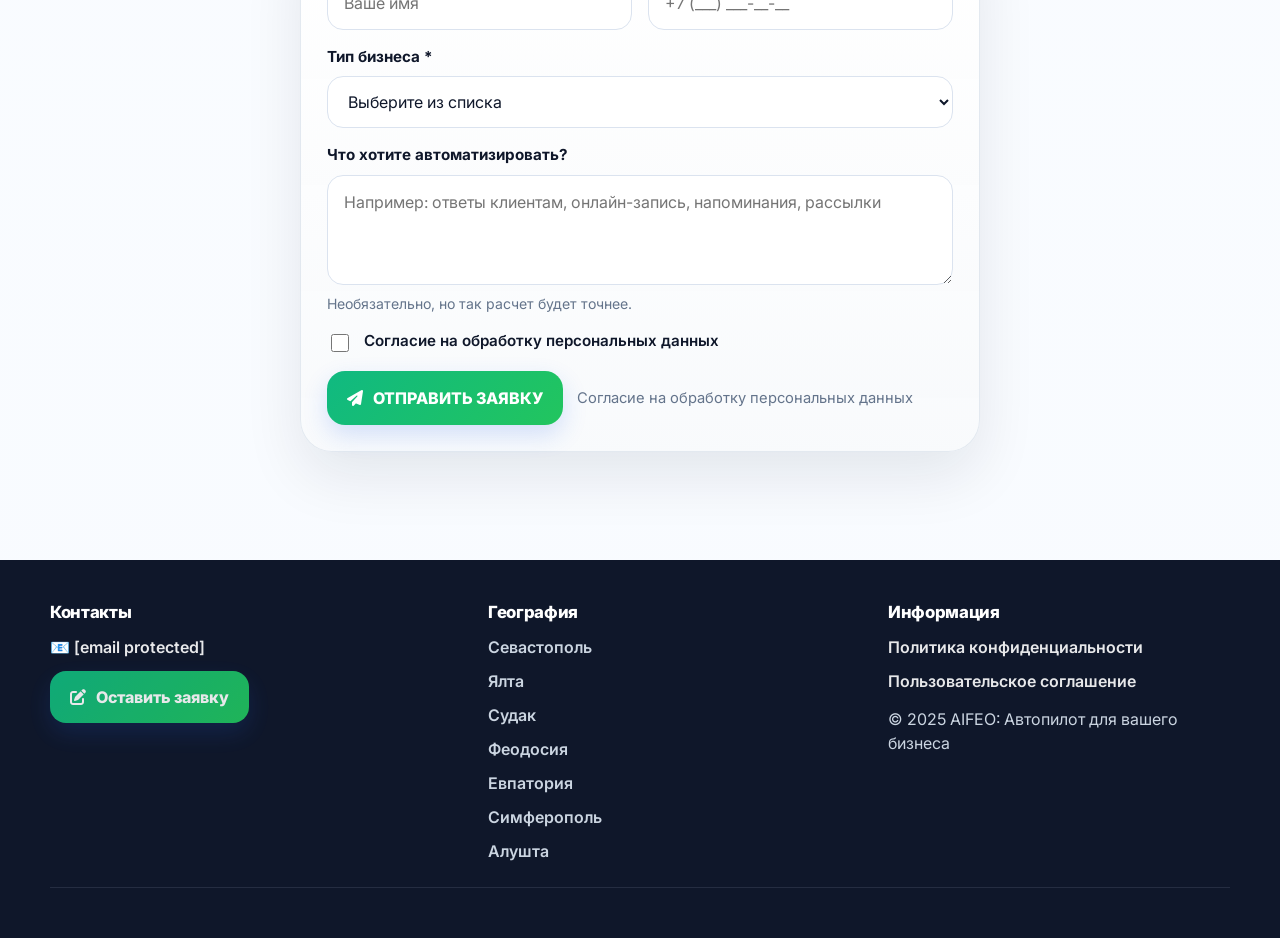
==== commit 401f6430: "fix(metrika): закрыть оборванный init-вызов Я.Метрики + </body></html> В index.html сниппет Я.Метрик" ====
--- a/index.html
+++ b/index.html
@@ -1578,4 +1578,11 @@
         k=e.createElement(t),a=e.getElementsByTagName(t)[0],k.async=1,k.src=r,a.parentNode.insertBefore(k,a)
     })(window, document,'script','https://mc.yandex.ru/metrika/tag.js?id=108458827', 'ym');
 
-    ym(108458827, 'init', {ssr:true, webvisor:true, clickmap:true, ecommerce:"dataLayer", referrer: document.referrer, 
+    ym(108458827, 'init', {ssr:true, webvisor:true, clickmap:true, ecommerce:"dataLayer", referrer: document.referrer, url: location.href, accurateTrackBounce:true, trackLinks:true});
+</script>
+<noscript><div><img src="https://mc.yandex.ru/watch/108458827" style="position:absolute; left:-9999px;" alt="" /></div></noscript>
+<!-- /Yandex.Metrika counter -->
+
+</body>
+</html>
+
